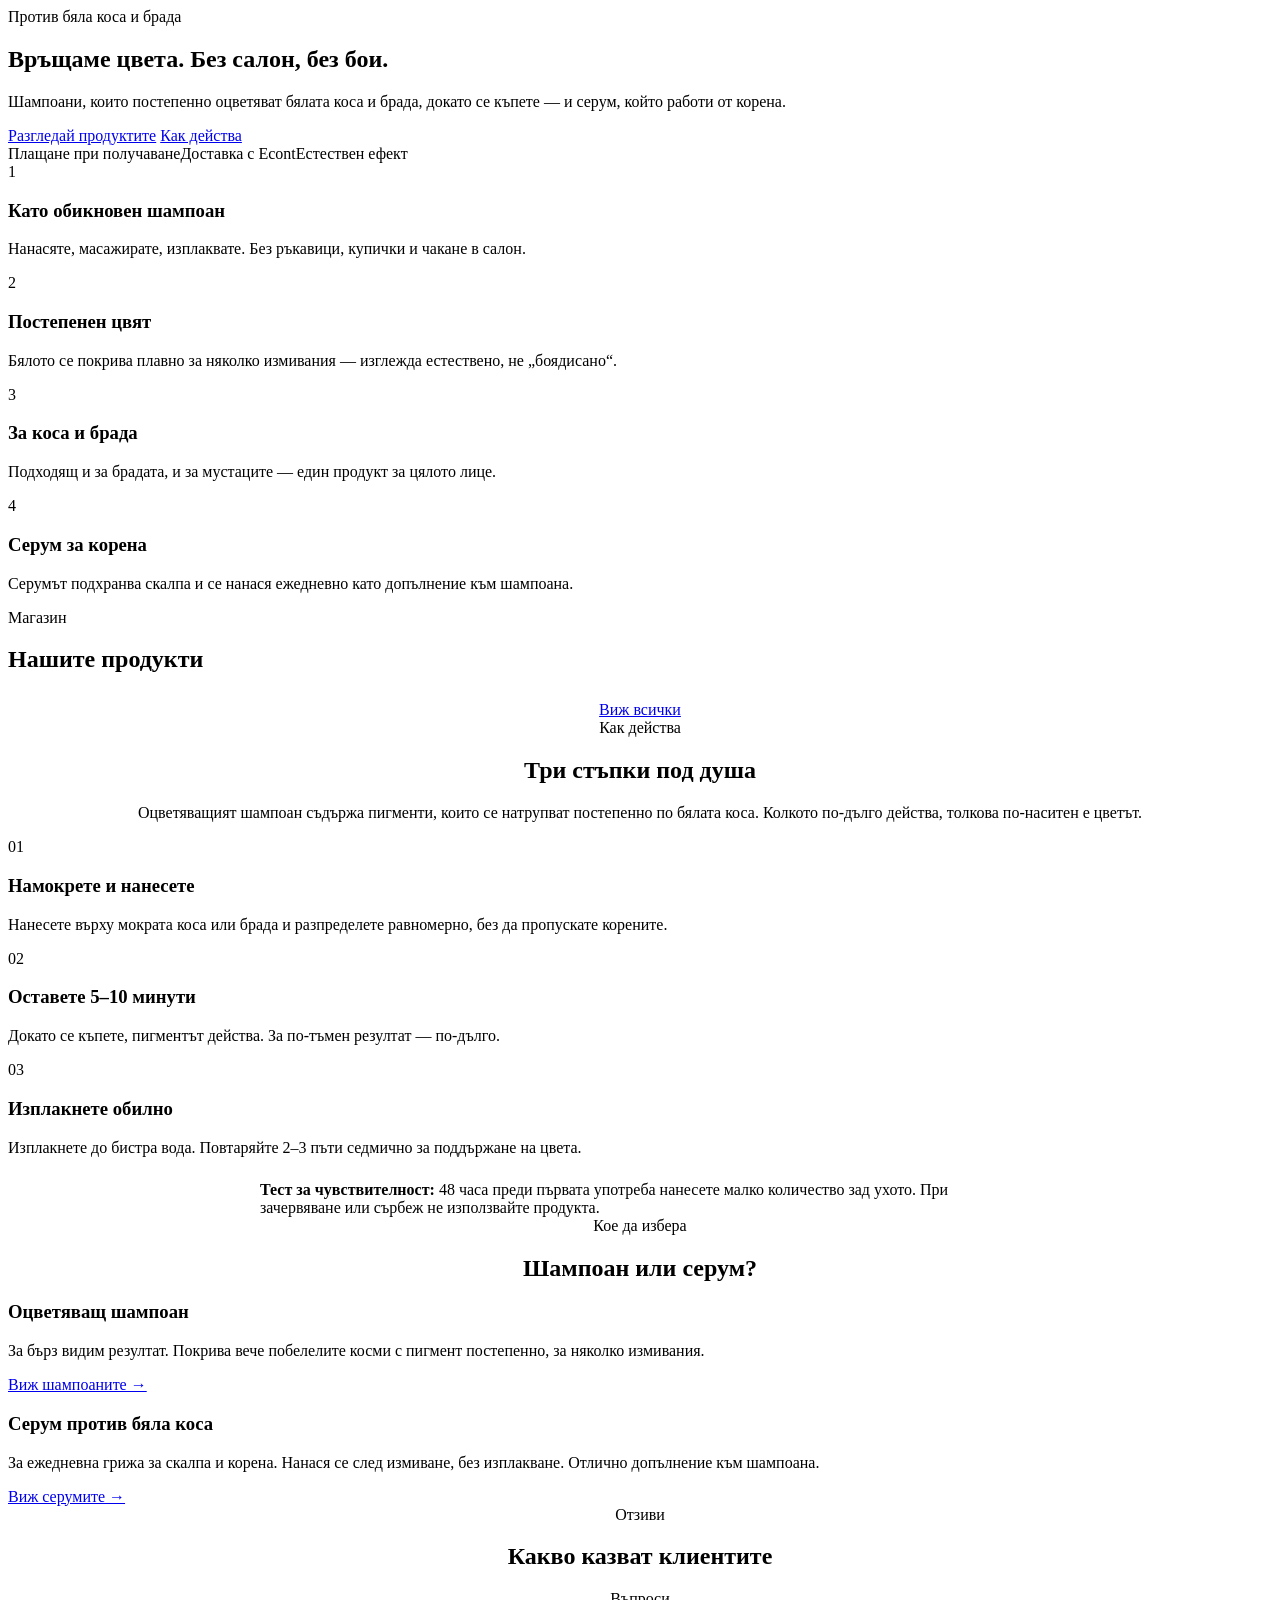
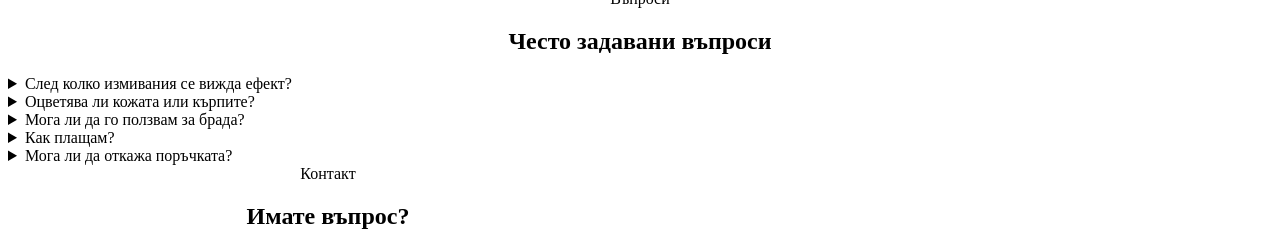
==== index.html @ 3dd10c02 "Add files via upload" ====
<!doctype html>
<html lang="bg">
<head>
<meta charset="utf-8">
<meta name="viewport" content="width=device-width, initial-scale=1">
<title>NoGrey — шампоани и серуми против бяла коса и брада</title>
<meta name="description" content="Оцветяващи шампоани, които постепенно покриват бялата коса и брада, докато се къпете, и серуми против побеляване. Доставка с Econt, наложен платеж.">
<link rel="preconnect" href="https://fonts.googleapis.com">
<link rel="preconnect" href="https://fonts.gstatic.com" crossorigin>
<link href="https://fonts.googleapis.com/css2?family=Fraunces:opsz,wght@9..144,500;9..144,600;9..144,700&family=Manrope:wght@400;600;700;800&display=swap" rel="stylesheet">
<link rel="stylesheet" href="assets/style.css">
</head>
<body>
<div id="site-header"></div>

<section class="hero" id="hero">
  <div class="container">
    <div>
      <div class="eyebrow">Против бяла коса и брада</div>
      <h1 id="hero-title">Връщаме цвета. Без салон, без бои.</h1>
      <p class="lead" id="hero-sub">Шампоани, които постепенно оцветяват бялата коса и брада, докато се къпете — и серум, който работи от корена.</p>
      <div class="hero-cta">
        <a class="btn" href="products.html">Разгледай продуктите</a>
        <a class="btn ghost" href="#how">Как действа</a>
      </div>
      <div class="hero-trust"><span>Плащане при получаване</span><span>Доставка с Econt</span><span>Естествен ефект</span></div>
    </div>
    <div class="hero-visual" aria-hidden="true"><div class="bottle"></div></div>
  </div>
</section>

<section class="section">
  <div class="container">
    <div class="grid-4">
      <div class="card"><div class="icon-dot">1</div><h3>Като обикновен шампоан</h3><p class="muted">Нанасяте, масажирате, изплаквате. Без ръкавици, купички и чакане в салон.</p></div>
      <div class="card"><div class="icon-dot">2</div><h3>Постепенен цвят</h3><p class="muted">Бялото се покрива плавно за няколко измивания — изглежда естествено, не „боядисано“.</p></div>
      <div class="card"><div class="icon-dot">3</div><h3>За коса и брада</h3><p class="muted">Подходящ и за брадата, и за мустаците — един продукт за цялото лице.</p></div>
      <div class="card"><div class="icon-dot">4</div><h3>Серум за корена</h3><p class="muted">Серумът подхранва скалпа и се нанася ежедневно като допълнение към шампоана.</p></div>
    </div>
  </div>
</section>

<section class="section band" id="featured">
  <div class="container">
    <div class="section-head">
      <div class="eyebrow">Магазин</div>
      <h2>Нашите продукти</h2>
    </div>
    <div class="products-grid" id="featured-grid"><div class="spinner"></div></div>
    <div style="text-align:center;margin-top:28px"><a class="btn ghost" href="products.html">Виж всички</a></div>
  </div>
</section>

<section class="section" id="how">
  <div class="container">
    <div class="section-head center" style="text-align:center">
      <div class="eyebrow">Как действа</div>
      <h2>Три стъпки под душа</h2>
      <p class="muted">Оцветяващият шампоан съдържа пигменти, които се натрупват постепенно по бялата коса. Колкото по-дълго действа, толкова по-наситен е цветът.</p>
    </div>
    <div class="grid-3">
      <div class="card"><div class="step-num">01</div><h3>Намокрете и нанесете</h3><p class="muted">Нанесете върху мократа коса или брада и разпределете равномерно, без да пропускате корените.</p></div>
      <div class="card"><div class="step-num">02</div><h3>Оставете 5–10 минути</h3><p class="muted">Докато се къпете, пигментът действа. За по-тъмен резултат — по-дълго.</p></div>
      <div class="card"><div class="step-num">03</div><h3>Изплакнете обилно</h3><p class="muted">Изплакнете до бистра вода. Повтаряйте 2–3 пъти седмично за поддържане на цвета.</p></div>
    </div>
    <div class="notice" style="margin-top:24px;max-width:760px;margin-left:auto;margin-right:auto">
      <strong>Тест за чувствителност:</strong> 48 часа преди първата употреба нанесете малко количество зад ухото. При зачервяване или сърбеж не използвайте продукта.
    </div>
  </div>
</section>

<section class="section band">
  <div class="container">
    <div class="section-head center" style="text-align:center">
      <div class="eyebrow">Кое да избера</div>
      <h2>Шампоан или серум?</h2>
    </div>
    <div class="grid-3" style="grid-template-columns:1fr 1fr">
      <div class="card">
        <h3>Оцветяващ шампоан</h3>
        <p class="muted">За бърз видим резултат. Покрива вече побелелите косми с пигмент постепенно, за няколко измивания.</p>
        <a href="products.html?cat=shampoo">Виж шампоаните →</a>
      </div>
      <div class="card">
        <h3>Серум против бяла коса</h3>
        <p class="muted">За ежедневна грижа за скалпа и корена. Нанася се след измиване, без изплакване. Отлично допълнение към шампоана.</p>
        <a href="products.html?cat=serum">Виж серумите →</a>
      </div>
    </div>
  </div>
</section>

<section class="section" id="reviews">
  <div class="container">
    <div class="section-head center" style="text-align:center">
      <div class="eyebrow">Отзиви</div>
      <h2>Какво казват клиентите</h2>
    </div>
    <div class="reviews-grid" id="reviews-grid"></div>
  </div>
</section>

<section class="section band" id="faq">
  <div class="container faq">
    <div class="section-head center" style="text-align:center"><div class="eyebrow">Въпроси</div><h2>Често задавани въпроси</h2></div>
    <div class="acc">
      <details><summary>След колко измивания се вижда ефект?</summary><ul><li>Обикновено след 3–5 измивания цветът е видимо по-наситен. При гъста бяла коса може да отнеме малко повече.</li></ul></details>
      <details><summary>Оцветява ли кожата или кърпите?</summary><ul><li>Изплакнете добре и избършете с тъмна кърпа при първите употреби. По кожата пигментът се отмива с вода и сапун.</li></ul></details>
      <details><summary>Мога ли да го ползвам за брада?</summary><ul><li>Да — нанесете върху мократа брада и оставете 5 минути. Брадата обикновено поема цвета по-бързо от косата.</li></ul></details>
      <details><summary>Как плащам?</summary><ul><li>Само с наложен платеж — плащате на куриера в брой при получаване в офис на Econt.</li></ul></details>
      <details><summary>Мога ли да откажа поръчката?</summary><ul><li>Да. Ако сте оставили имейл, ще получите линк „Откажи поръчката си“ в потвърждението. Повече в <a href="terms.html">условията</a>.</li></ul></details>
    </div>
  </div>
</section>

<section class="section" id="contact">
  <div class="container" style="max-width:640px">
    <div class="section-head center" style="text-align:center"><div class="eyebrow">Контакт</div><h2>Имате въпрос?</h2></div>
    <div id="contact-box"></div>
  </div>
</section>

<div id="site-footer"></div>
<script src="assets/cart.js"></script>
<script>
(async function () {
  const store = await initPage('home');
  const s = store.settings;
  if (s.heroTitle) document.getElementById('hero-title').textContent = s.heroTitle;
  if (s.heroSubtitle) document.getElementById('hero-sub').textContent = s.heroSubtitle;

  // Фон снимка на hero от админ панела (+ overlay за четимост; иначе остава CSS градиентът)
  if (s.heroBackgroundImage) {
    const hero = document.getElementById('hero');
    const src = s.heroBackgroundImage;
    checkImageExists(src).then(ok => {
      if (!ok) return;
      hero.style.backgroundImage = `linear-gradient(rgba(10,30,20,.55), rgba(10,30,20,.55)), url("${src}")`;
      hero.classList.add('has-bg');
    });
  }

  const featured = activeProducts().slice(0, 4);
  document.getElementById('featured-grid').innerHTML = featured.length
    ? featured.map(productCard).join('')
    : '<div class="empty-state" style="grid-column:1/-1">Продуктите идват скоро.</div>';

  // Ревюта: ръчни (от products.json) + одобрени клиентски (от Google Sheet)
  const grid = document.getElementById('reviews-grid');
  let reviews = [];
  if (s.showManualReviews !== false) reviews = reviews.concat((s.manualReviews || []).map(r => ({ ...r, rating: 5 })));
  grid.innerHTML = reviews.map(reviewCard).join('');
  if (s.showClientReviews !== false && scriptReady()) {
    try {
      const res = await apiGet({ action: 'getReviews' });
      if (res && res.ok) {
        reviews = reviews.concat(res.reviews.map(r => ({ text: r.text, author: r.name, rating: r.rating })));
        grid.innerHTML = reviews.map(reviewCard).join('');
      }
    } catch (e) {}
  }
  if (!reviews.length) document.getElementById('reviews').style.display = 'none';

  // Контакт: форма или телефон
  const box = document.getElementById('contact-box');
  if (s.contactMode === 'phone' && s.phone) {
    box.innerHTML = `<div class="card" style="text-align:center"><p class="muted">Обадете се или пишете ни на</p><h2 style="margin:0"><a href="tel:${esc(s.phone)}" style="text-decoration:none">${esc(s.phone)}</a></h2></div>`;
  } else {
    box.innerHTML = `
      <form class="card" id="contact-form">
        <div class="row2">
          <div class="field"><label for="c-name">Име</label><input id="c-name" required></div>
          <div class="field"><label for="c-contact">Имейл или телефон</label><input id="c-contact" required></div>
        </div>
        <div class="field"><label for="c-msg">Съобщение</label><textarea id="c-msg" rows="4" required></textarea></div>
        <button class="btn block" type="submit">Изпрати</button>
        <div id="c-status" style="margin-top:12px"></div>
      </form>`;
    document.getElementById('contact-form').addEventListener('submit', async e => {
      e.preventDefault();
      const btn = e.target.querySelector('button'); btn.disabled = true;
      const st = document.getElementById('c-status');
      try {
        const res = await apiPost({ action: 'contact', name: document.getElementById('c-name').value, contact: document.getElementById('c-contact').value, message: document.getElementById('c-msg').value });
        if (!res.ok) throw new Error(res.error || 'Грешка');
        st.innerHTML = '<div class="notice ok">Благодарим! Ще се свържем с вас скоро.</div>';
        e.target.reset();
      } catch (err) {
        st.innerHTML = `<div class="notice error">${esc(err.message)}</div>`;
      } finally { btn.disabled = false; }
    });
  }
})();
</script>
</body>
</html>
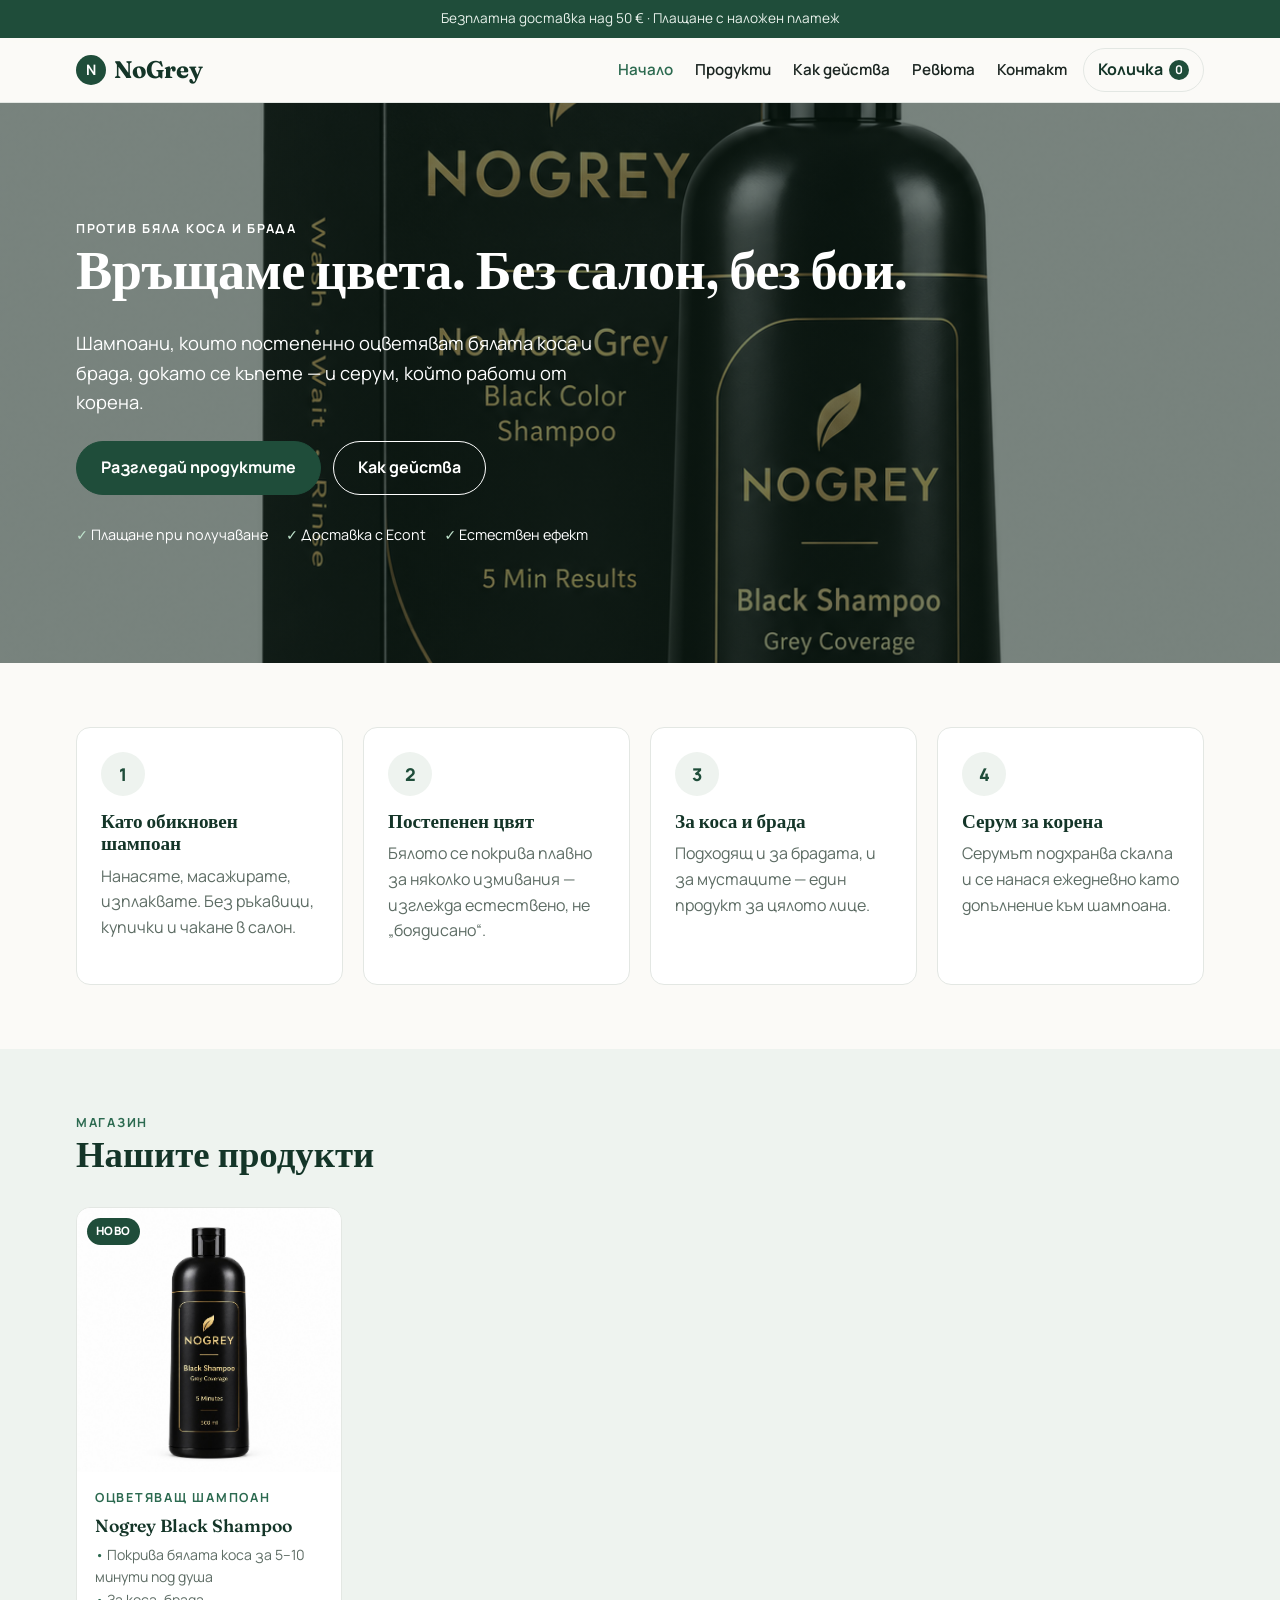
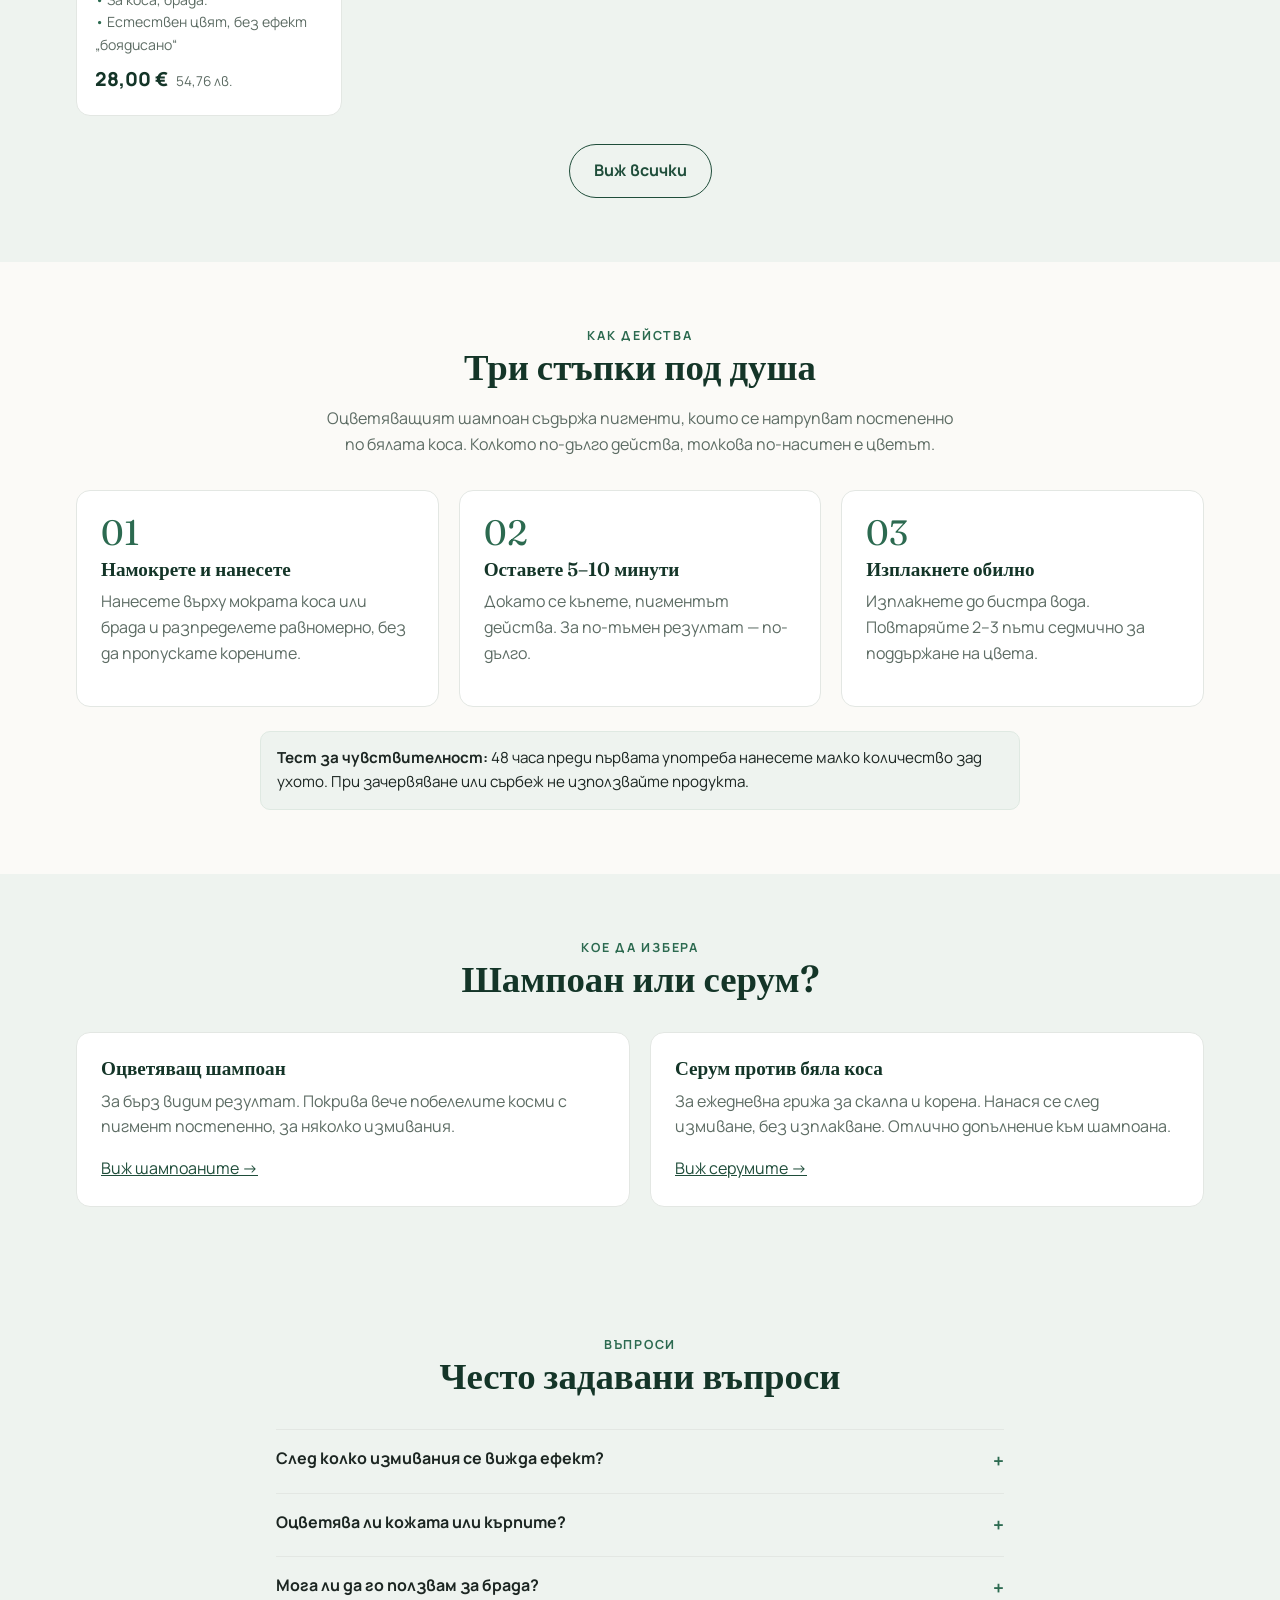
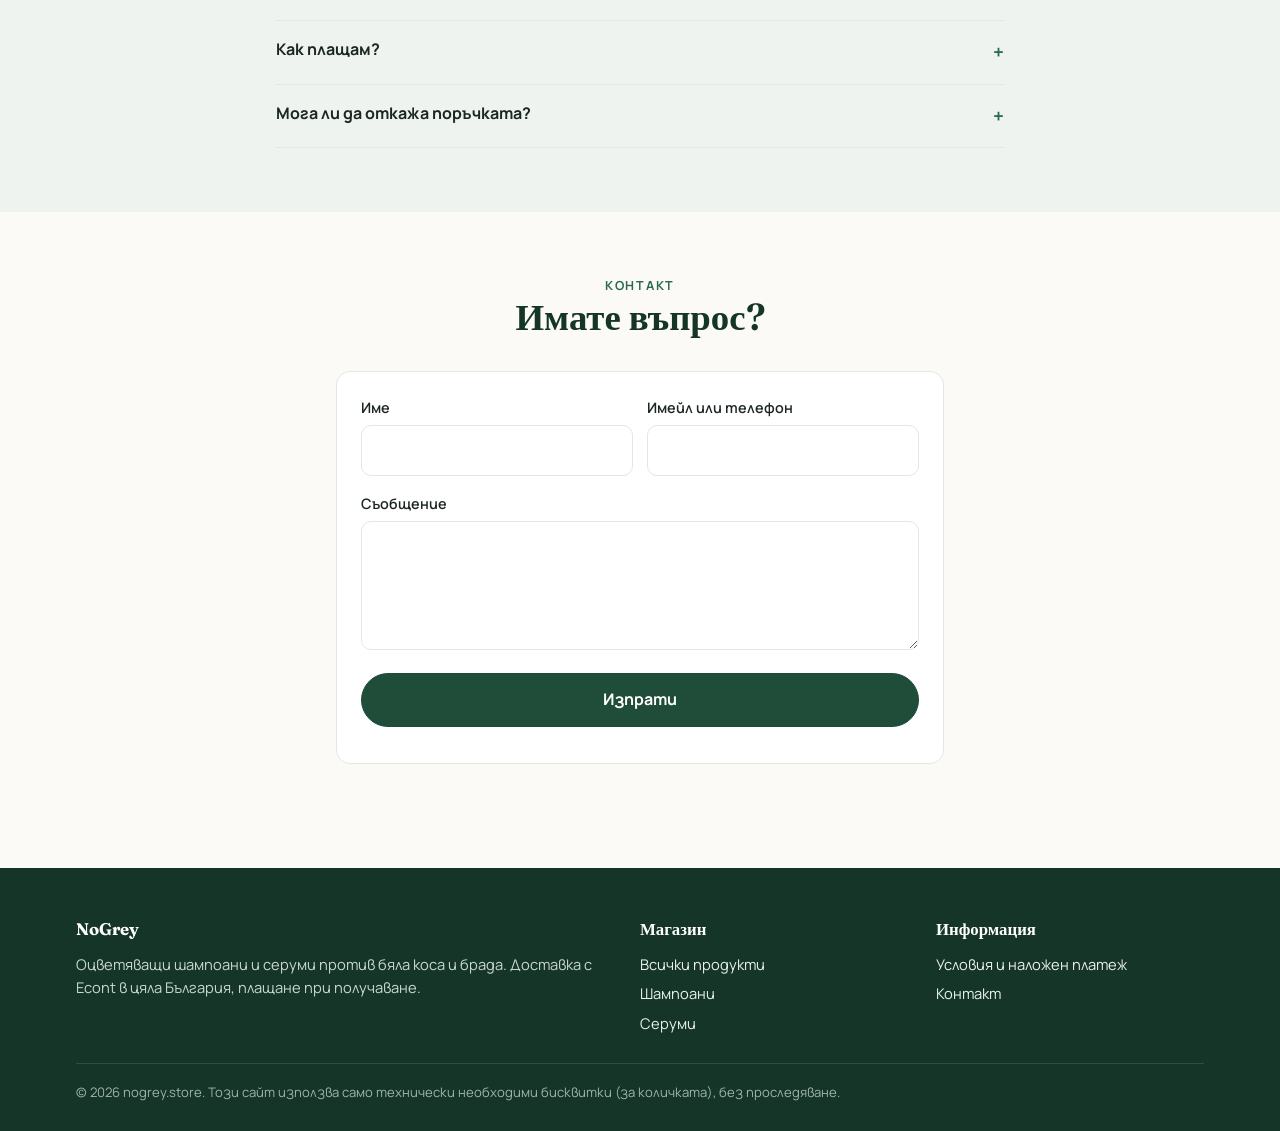
==== commit d905568b: "Add files via upload" ====
--- a/index.html
+++ b/index.html
@@ -148,13 +148,13 @@
   // Ревюта: ръчни (от products.json) + одобрени клиентски (от Google Sheet)
   const grid = document.getElementById('reviews-grid');
   let reviews = [];
-  if (s.showManualReviews !== false) reviews = reviews.concat((s.manualReviews || []).map(r => ({ ...r, rating: 5 })));
+  if (s.showManualReviews !== false) reviews = reviews.concat((s.manualReviews || []).map(r => ({ ...r, rating: r.rating || 5, photos: r.photos || [] })));
   grid.innerHTML = reviews.map(reviewCard).join('');
   if (s.showClientReviews !== false && scriptReady()) {
     try {
       const res = await apiGet({ action: 'getReviews' });
       if (res && res.ok) {
-        reviews = reviews.concat(res.reviews.map(r => ({ text: r.text, author: r.name, rating: r.rating })));
+        reviews = reviews.concat(res.reviews.map(r => ({ text: r.text, author: r.name, rating: r.rating, verified: true, photos: (r.photos || []).map(id => driveImg(id)) })));
         grid.innerHTML = reviews.map(reviewCard).join('');
       }
     } catch (e) {}
--- a/assets/style.css
+++ b/assets/style.css
@@ -0,0 +1,219 @@
+/* NoGrey — чист „аптечен“ стил: бяло + тъмнозелено */
+:root {
+  --bg: #fbfaf7;
+  --surface: #ffffff;
+  --sage: #eef3ef;
+  --sage-2: #dfe9e2;
+  --green: #1f4d3a;
+  --green-2: #2c6a50;
+  --green-ink: #143528;
+  --text: #1c2622;
+  --muted: #5d6c64;
+  --line: #e3e7e3;
+  --danger: #b4382f;
+  --warn: #b7791f;
+  --radius: 14px;
+  --shadow: 0 1px 2px rgba(20, 53, 40, .06), 0 8px 24px rgba(20, 53, 40, .06);
+  --serif: "Fraunces", Georgia, serif;
+  --sans: "Manrope", system-ui, -apple-system, Segoe UI, Roboto, sans-serif;
+}
+
+* { box-sizing: border-box; }
+html { -webkit-text-size-adjust: 100%; }
+body {
+  margin: 0; background: var(--bg); color: var(--text);
+  font-family: var(--sans); font-size: 16px; line-height: 1.6;
+}
+img { max-width: 100%; display: block; }
+a { color: var(--green); }
+h1, h2, h3 { font-family: var(--serif); font-weight: 600; line-height: 1.15; color: var(--green-ink); margin: 0 0 .5em; }
+h1 { font-size: clamp(2rem, 5vw, 3.4rem); letter-spacing: -.01em; }
+h2 { font-size: clamp(1.6rem, 3.5vw, 2.3rem); }
+h3 { font-size: 1.2rem; }
+p { margin: 0 0 1em; }
+.container { width: 100%; max-width: 1160px; margin: 0 auto; padding: 0 16px; }
+.muted { color: var(--muted); }
+.eyebrow { font-size: .78rem; letter-spacing: .14em; text-transform: uppercase; color: var(--green-2); font-weight: 700; }
+.section { padding: 64px 0; }
+.section-head { max-width: 640px; margin-bottom: 32px; }
+.center { text-align: center; margin-left: auto; margin-right: auto; }
+
+/* Announcement + header */
+.announce { background: var(--green); color: #e9f2ec; text-align: center; font-size: .85rem; padding: 8px 16px; }
+.announce:empty { display: none; }
+.site-header { position: sticky; top: 0; z-index: 40; background: rgba(251, 250, 247, .94); backdrop-filter: blur(8px); border-bottom: 1px solid var(--line); }
+.site-header .container { display: flex; align-items: center; gap: 16px; height: 64px; }
+.logo { font-family: var(--serif); font-size: 1.5rem; font-weight: 700; color: var(--green-ink); text-decoration: none; display: flex; align-items: center; gap: 8px; }
+.logo-mark { width: 30px; height: 30px; border-radius: 50%; background: var(--green); color: #fff; display: grid; place-items: center; font-size: .9rem; font-family: var(--sans); }
+.nav { display: flex; gap: 22px; margin-left: auto; }
+.nav a { color: var(--text); text-decoration: none; font-weight: 600; font-size: .95rem; }
+.nav a:hover, .nav a.active { color: var(--green-2); }
+.cart-btn { position: relative; background: none; border: 1px solid var(--line); border-radius: 999px; padding: 8px 14px; font: inherit; font-weight: 700; color: var(--green-ink); cursor: pointer; display: flex; gap: 6px; align-items: center; }
+.cart-count { background: var(--green); color: #fff; border-radius: 999px; font-size: .75rem; min-width: 20px; height: 20px; display: inline-grid; place-items: center; padding: 0 6px; }
+.menu-toggle { display: none; background: none; border: 0; font-size: 1.5rem; cursor: pointer; color: var(--green-ink); }
+@media (max-width: 760px) {
+  .nav { display: none; position: absolute; top: 64px; left: 0; right: 0; background: var(--surface); flex-direction: column; gap: 0; border-bottom: 1px solid var(--line); }
+  .nav.open { display: flex; }
+  .nav a { padding: 14px 16px; border-top: 1px solid var(--line); }
+  .menu-toggle { display: block; margin-left: auto; }
+}
+
+/* Buttons + forms */
+.btn { display: inline-flex; align-items: center; justify-content: center; gap: 8px; border: 1px solid var(--green); background: var(--green); color: #fff; padding: 13px 24px; border-radius: 999px; font: inherit; font-weight: 700; text-decoration: none; cursor: pointer; transition: background .15s; }
+.btn:hover { background: var(--green-2); }
+.btn.ghost { background: transparent; color: var(--green); }
+.btn.ghost:hover { background: var(--sage); }
+.btn.block { width: 100%; }
+.btn:disabled { opacity: .55; cursor: not-allowed; }
+label { display: block; font-weight: 600; font-size: .9rem; margin-bottom: 6px; }
+input, select, textarea { width: 100%; font: inherit; padding: 12px 14px; border: 1px solid var(--line); border-radius: 10px; background: var(--surface); color: var(--text); }
+input:focus, select:focus, textarea:focus { outline: 2px solid var(--sage-2); border-color: var(--green-2); }
+.field { margin-bottom: 16px; }
+.field small { color: var(--muted); font-size: .82rem; }
+.row2 { display: grid; grid-template-columns: 1fr 1fr; gap: 14px; }
+@media (max-width: 560px) { .row2 { grid-template-columns: 1fr; } }
+.notice { padding: 14px 16px; border-radius: 10px; background: var(--sage); border: 1px solid var(--sage-2); font-size: .95rem; }
+.notice.error { background: #fbeceb; border-color: #f0c9c5; color: var(--danger); }
+.notice.ok { background: #e7f3ec; border-color: #c6e2d1; color: var(--green-ink); }
+
+/* Hero */
+.hero { position: relative; background: linear-gradient(160deg, #f3f7f4 0%, #e3ede6 55%, #d4e3d9 100%); background-size: cover; background-position: center; overflow: hidden; }
+.hero .container { display: grid; grid-template-columns: 1.1fr .9fr; gap: 40px; align-items: center; min-height: 560px; padding-top: 48px; padding-bottom: 48px; }
+.hero p.lead { font-size: 1.15rem; color: var(--muted); max-width: 520px; }
+.hero-cta { display: flex; gap: 12px; flex-wrap: wrap; margin-top: 24px; }
+.hero-trust { display: flex; gap: 18px; flex-wrap: wrap; margin-top: 28px; font-size: .9rem; color: var(--muted); }
+.hero-trust span::before { content: "✓ "; color: var(--green-2); font-weight: 800; }
+.hero-visual { aspect-ratio: 1; border-radius: 50%; background: radial-gradient(circle at 35% 35%, #ffffff 0%, #eef3ef 45%, #cfe0d5 100%); display: grid; place-items: center; box-shadow: inset 0 0 0 1px var(--sage-2); }
+.hero-visual .bottle { width: 34%; height: 62%; background: var(--green); border-radius: 22px 22px 16px 16px; position: relative; box-shadow: var(--shadow); }
+.hero-visual .bottle::before { content: ""; position: absolute; top: -14%; left: 30%; width: 40%; height: 16%; background: var(--green-ink); border-radius: 6px 6px 0 0; }
+.hero-visual .bottle::after { content: "NoGrey"; position: absolute; left: 10%; right: 10%; top: 36%; background: #fbfaf7; color: var(--green-ink); text-align: center; padding: 14% 0; font-family: var(--serif); font-weight: 700; border-radius: 6px; font-size: clamp(.8rem, 1.6vw, 1.1rem); }
+/* hero с фон снимка от админа */
+.hero.has-bg { background-size: cover; background-position: center; }
+.hero.has-bg h1, .hero.has-bg p.lead, .hero.has-bg .hero-trust, .hero.has-bg .eyebrow { color: #fff; }
+.hero.has-bg .hero-trust span::before { color: #bfe3cc; }
+.hero.has-bg .hero-visual { display: none; }
+.hero.has-bg .container { grid-template-columns: 1fr; }
+.hero.has-bg .btn.ghost { color: #fff; border-color: #fff; }
+.hero.has-bg .btn.ghost:hover { background: rgba(255,255,255,.12); }
+@media (max-width: 860px) {
+  .hero .container { grid-template-columns: 1fr; min-height: 0; padding-top: 40px; padding-bottom: 40px; }
+  .hero-visual { max-width: 280px; margin: 0 auto; }
+  .hero.has-bg .container { min-height: 70vh; align-content: end; }
+}
+
+/* Benefits / steps */
+.grid-3 { display: grid; grid-template-columns: repeat(3, 1fr); gap: 20px; }
+.grid-4 { display: grid; grid-template-columns: repeat(4, 1fr); gap: 20px; }
+@media (max-width: 900px) { .grid-4 { grid-template-columns: repeat(2, 1fr); } }
+@media (max-width: 760px) { .grid-3 { grid-template-columns: 1fr; } }
+@media (max-width: 480px) { .grid-4 { grid-template-columns: 1fr; } }
+.card { background: var(--surface); border: 1px solid var(--line); border-radius: var(--radius); padding: 24px; }
+.icon-dot { width: 44px; height: 44px; border-radius: 50%; background: var(--sage); color: var(--green); display: grid; place-items: center; font-weight: 800; margin-bottom: 14px; font-size: 1.1rem; }
+.step-num { font-family: var(--serif); font-size: 2.2rem; color: var(--green-2); line-height: 1; margin-bottom: 8px; }
+.band { background: var(--sage); }
+
+/* Product grid */
+.products-grid { display: grid; grid-template-columns: repeat(auto-fill, minmax(240px, 1fr)); gap: 22px; }
+.p-card { background: var(--surface); border: 1px solid var(--line); border-radius: var(--radius); overflow: hidden; display: flex; flex-direction: column; text-decoration: none; color: inherit; transition: box-shadow .2s, transform .2s; }
+.p-card:hover { box-shadow: var(--shadow); transform: translateY(-2px); }
+.p-img { position: relative; aspect-ratio: 1; background: var(--sage); }
+.p-img img { width: 100%; height: 100%; object-fit: cover; }
+.p-body { padding: 16px 18px 20px; display: flex; flex-direction: column; gap: 8px; flex: 1; }
+.p-body h3 { margin: 0; font-size: 1.1rem; }
+.p-feats { list-style: none; padding: 0; margin: 0; font-size: .88rem; color: var(--muted); }
+.p-feats li::before { content: "• "; color: var(--green-2); }
+.badges { position: absolute; top: 10px; left: 10px; display: flex; flex-direction: column; gap: 6px; align-items: flex-start; }
+.badge { font-size: .72rem; font-weight: 800; letter-spacing: .04em; text-transform: uppercase; padding: 4px 9px; border-radius: 999px; background: var(--green); color: #fff; }
+.badge.sale { background: var(--danger); }
+.badge.urgent { background: #fff4e0; color: var(--warn); border: 1px solid #f2d8a7; text-transform: none; letter-spacing: 0; }
+.badge.out { background: #6b7280; }
+.price { display: flex; align-items: baseline; gap: 8px; flex-wrap: wrap; margin-top: auto; }
+.price .now { font-weight: 800; font-size: 1.2rem; color: var(--green-ink); }
+.price .bgn { font-size: .85rem; color: var(--muted); }
+.price .old { text-decoration: line-through; color: var(--muted); font-size: .9rem; }
+.filters { display: flex; gap: 10px; flex-wrap: wrap; margin-bottom: 26px; }
+.chip { border: 1px solid var(--line); background: var(--surface); border-radius: 999px; padding: 8px 16px; font: inherit; font-weight: 600; cursor: pointer; color: var(--text); }
+.chip.active { background: var(--green); border-color: var(--green); color: #fff; }
+.empty-state { text-align: center; padding: 48px 16px; color: var(--muted); }
+
+/* Product page */
+.pdp { display: grid; grid-template-columns: 1fr 1fr; gap: 44px; padding: 40px 0 64px; }
+@media (max-width: 860px) { .pdp { grid-template-columns: 1fr; gap: 24px; padding-top: 20px; } }
+.gallery-main { aspect-ratio: 1; background: var(--sage); border-radius: var(--radius); overflow: hidden; }
+.gallery-main img { width: 100%; height: 100%; object-fit: cover; }
+.thumbs { display: flex; gap: 10px; margin-top: 12px; overflow-x: auto; padding-bottom: 4px; }
+.thumbs button { flex: 0 0 72px; height: 72px; border: 2px solid transparent; border-radius: 10px; overflow: hidden; padding: 0; background: var(--sage); cursor: pointer; }
+.thumbs button.active { border-color: var(--green); }
+.thumbs img { width: 100%; height: 100%; object-fit: cover; }
+.pdp .price .now { font-size: 1.8rem; }
+.qty { display: inline-flex; border: 1px solid var(--line); border-radius: 999px; overflow: hidden; background: var(--surface); }
+.qty button { width: 42px; border: 0; background: none; font-size: 1.2rem; cursor: pointer; color: var(--green-ink); }
+.qty input { width: 48px; text-align: center; border: 0; padding: 10px 0; border-radius: 0; }
+.buy-row { display: flex; gap: 12px; margin: 22px 0; flex-wrap: wrap; }
+.buy-row .btn { flex: 1; min-width: 200px; }
+.acc { border-top: 1px solid var(--line); }
+.acc details { border-bottom: 1px solid var(--line); padding: 4px 0; }
+.acc summary { cursor: pointer; font-weight: 700; padding: 12px 0; list-style: none; display: flex; justify-content: space-between; }
+.acc summary::after { content: "+"; color: var(--green-2); font-size: 1.2rem; }
+.acc details[open] summary::after { content: "–"; }
+.acc ul { margin: 0 0 14px; padding-left: 20px; color: var(--muted); }
+.trust-list { list-style: none; padding: 0; margin: 18px 0; display: grid; gap: 8px; font-size: .92rem; }
+.trust-list li::before { content: "✓ "; color: var(--green-2); font-weight: 800; }
+
+/* Reviews */
+.reviews-grid { display: grid; grid-template-columns: repeat(auto-fill, minmax(280px, 1fr)); gap: 18px; }
+.review { background: var(--surface); border: 1px solid var(--line); border-radius: var(--radius); padding: 22px; }
+.stars { color: #c9932b; letter-spacing: 2px; }
+.review .who { font-weight: 700; margin-top: 10px; font-size: .92rem; }
+.review .meta { color: var(--muted); font-size: .82rem; }
+.star-input { display: flex; gap: 6px; font-size: 2rem; }
+.star-input button { background: none; border: 0; cursor: pointer; color: #d9d9d4; padding: 0; line-height: 1; }
+.star-input button.on { color: #c9932b; }
+
+/* FAQ */
+.faq { max-width: 760px; margin: 0 auto; }
+
+/* Cart drawer */
+.drawer-backdrop { position: fixed; inset: 0; background: rgba(15, 30, 22, .4); opacity: 0; pointer-events: none; transition: opacity .2s; z-index: 60; }
+.drawer { position: fixed; top: 0; right: 0; bottom: 0; width: min(420px, 100%); background: var(--surface); z-index: 61; transform: translateX(100%); transition: transform .25s; display: flex; flex-direction: column; }
+body.cart-open .drawer { transform: none; }
+body.cart-open .drawer-backdrop { opacity: 1; pointer-events: auto; }
+.drawer-head { display: flex; justify-content: space-between; align-items: center; padding: 18px 20px; border-bottom: 1px solid var(--line); }
+.drawer-head button { background: none; border: 0; font-size: 1.6rem; cursor: pointer; color: var(--muted); }
+.drawer-body { flex: 1; overflow-y: auto; padding: 8px 20px; }
+.drawer-foot { padding: 18px 20px; border-top: 1px solid var(--line); }
+.line-item { display: grid; grid-template-columns: 64px 1fr auto; gap: 12px; padding: 14px 0; border-bottom: 1px solid var(--line); align-items: center; }
+.line-item img { width: 64px; height: 64px; object-fit: cover; border-radius: 8px; background: var(--sage); }
+.line-item .name { font-weight: 700; font-size: .95rem; }
+.line-item .remove { background: none; border: 0; color: var(--muted); cursor: pointer; font-size: .82rem; text-decoration: underline; padding: 0; }
+.line-item .qty button { width: 30px; }
+.line-item .qty input { width: 34px; padding: 4px 0; }
+.totals { display: grid; gap: 6px; margin-bottom: 14px; }
+.totals div { display: flex; justify-content: space-between; }
+.totals .grand { font-weight: 800; font-size: 1.15rem; color: var(--green-ink); }
+
+/* Checkout */
+.checkout { display: grid; grid-template-columns: 1.2fr .8fr; gap: 36px; padding: 40px 0 64px; align-items: start; }
+@media (max-width: 860px) { .checkout { grid-template-columns: 1fr; } .checkout .summary { order: -1; } }
+.summary { position: sticky; top: 84px; }
+.promo-row { display: flex; gap: 8px; }
+.promo-row .btn { padding: 10px 16px; }
+
+/* Footer */
+.site-footer { background: var(--green-ink); color: #c9d8cf; padding: 48px 0 28px; margin-top: 40px; font-size: .92rem; }
+.site-footer a { color: #e9f2ec; text-decoration: none; }
+.site-footer .cols { display: grid; grid-template-columns: 2fr 1fr 1fr; gap: 28px; margin-bottom: 28px; }
+@media (max-width: 760px) { .site-footer .cols { grid-template-columns: 1fr; } }
+.site-footer h4 { color: #fff; font-family: var(--serif); margin: 0 0 10px; font-size: 1.05rem; }
+.site-footer ul { list-style: none; padding: 0; margin: 0; display: grid; gap: 6px; }
+.footer-bottom { border-top: 1px solid rgba(255,255,255,.12); padding-top: 18px; font-size: .82rem; color: #9fb4a8; }
+
+/* Prose pages */
+.prose { max-width: 760px; margin: 0 auto; padding: 48px 16px 64px; }
+.prose h2 { font-size: 1.4rem; margin-top: 1.8em; }
+.prose li { margin-bottom: 6px; }
+
+.toast { position: fixed; bottom: 20px; left: 50%; transform: translateX(-50%) translateY(120px); background: var(--green-ink); color: #fff; padding: 12px 20px; border-radius: 999px; font-weight: 600; z-index: 80; transition: transform .25s; max-width: calc(100% - 32px); text-align: center; }
+.toast.show { transform: translateX(-50%) translateY(0); }
+.spinner { width: 28px; height: 28px; border: 3px solid var(--sage-2); border-top-color: var(--green); border-radius: 50%; animation: spin .8s linear infinite; margin: 24px auto; }
+@keyframes spin { to { transform: rotate(360deg); } }
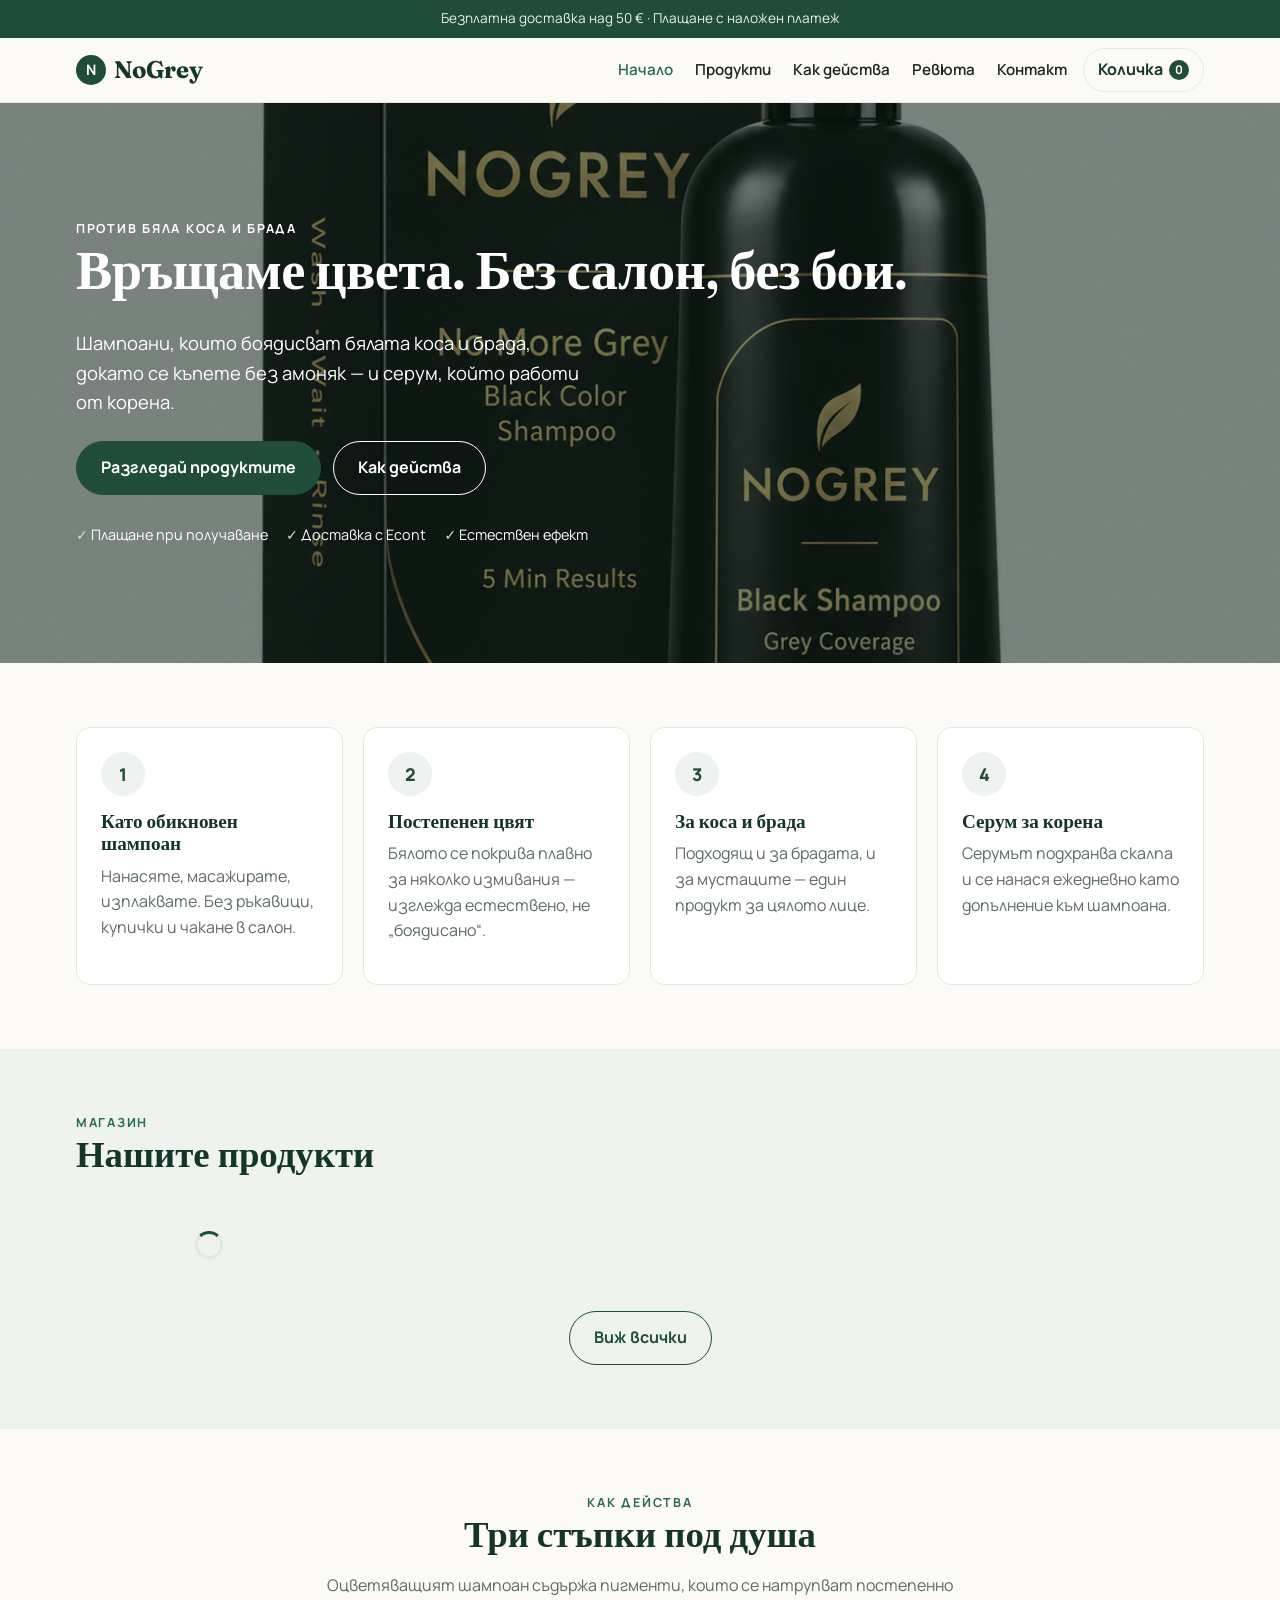
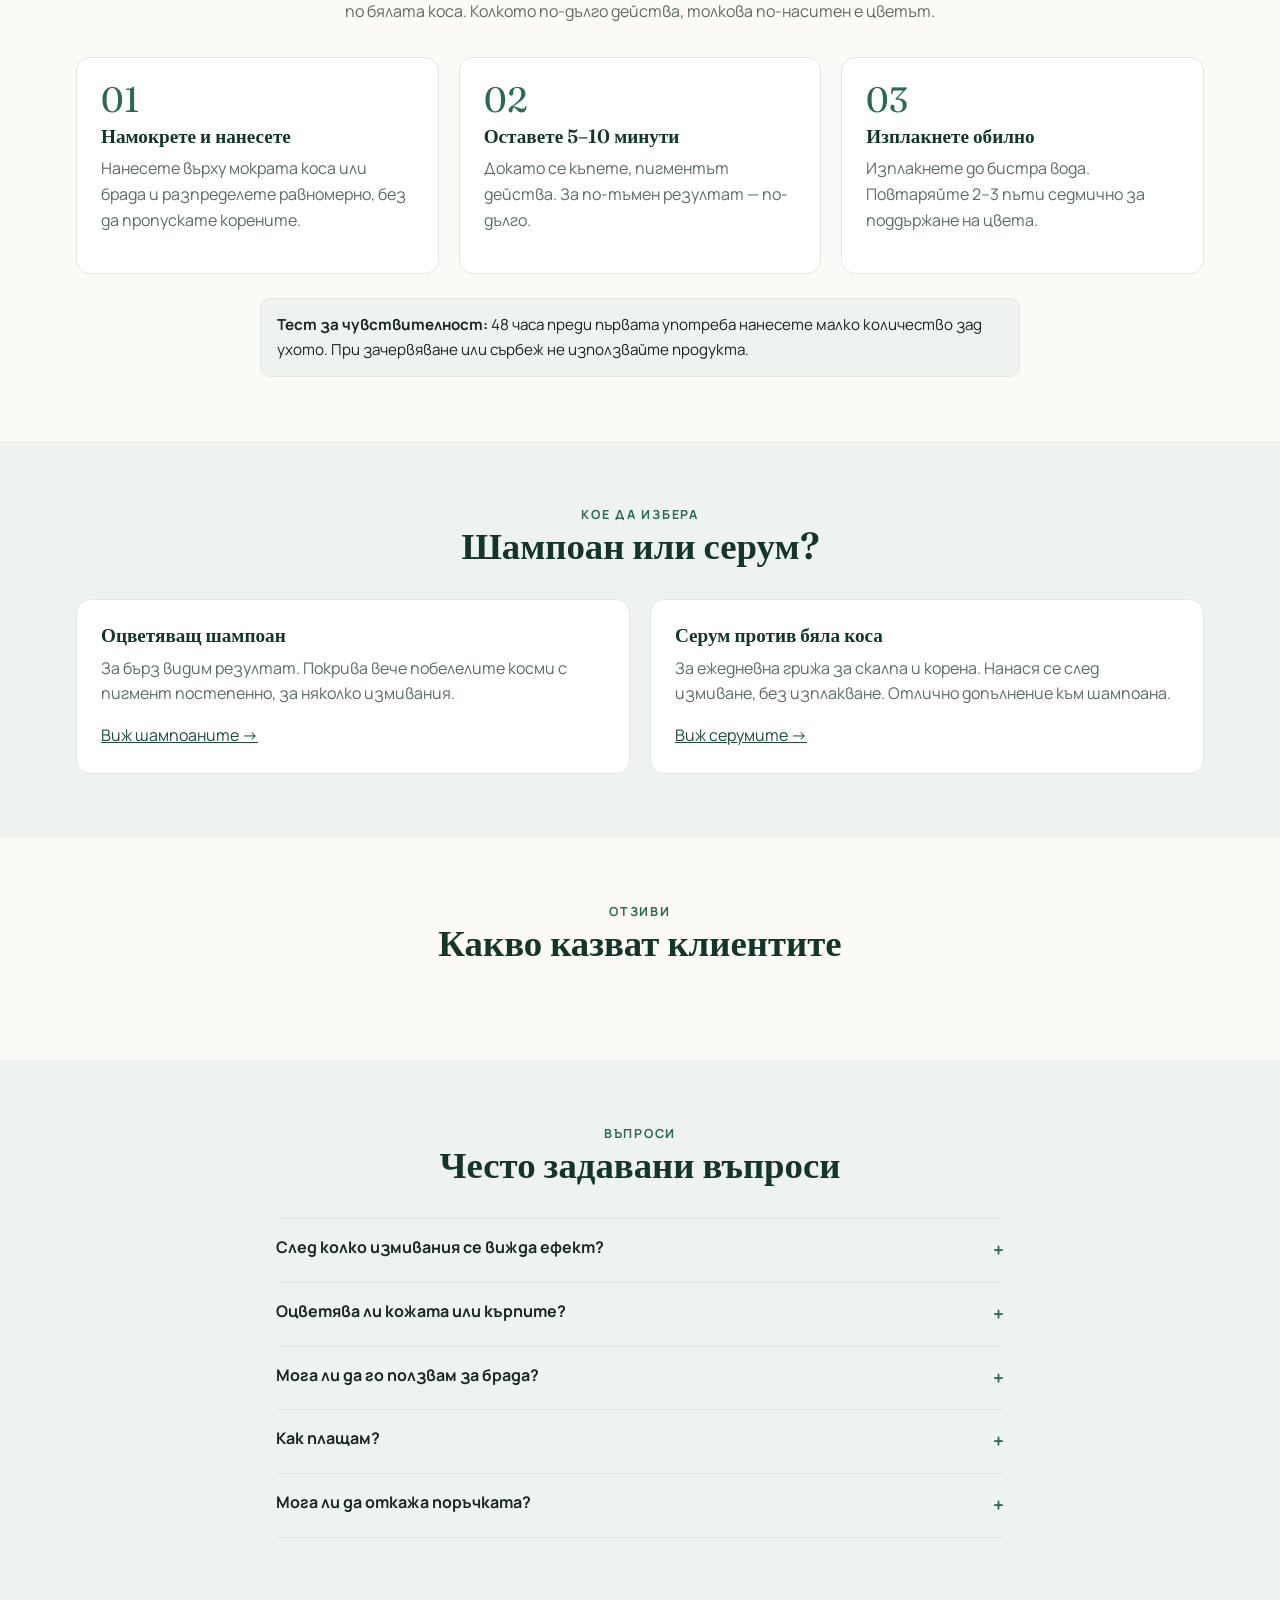
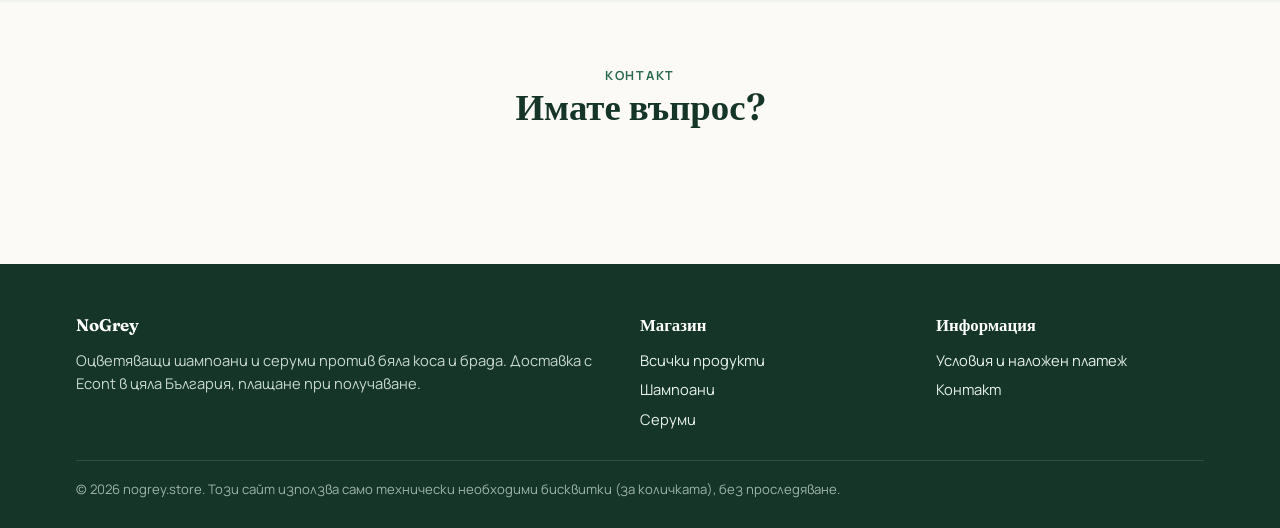
==== commit d493c583: "Update index.html" ====
--- a/index.html
+++ b/index.html
@@ -29,9 +29,9 @@
   </div>
 </section>
 
-<section class="section">
-  <div class="container">
-    <div class="grid-4">
+<section class="section" id="benefits-section">
+  <div class="container">
+    <div class="grid-4" id="benefits">
       <div class="card"><div class="icon-dot">1</div><h3>Като обикновен шампоан</h3><p class="muted">Нанасяте, масажирате, изплаквате. Без ръкавици, купички и чакане в салон.</p></div>
       <div class="card"><div class="icon-dot">2</div><h3>Постепенен цвят</h3><p class="muted">Бялото се покрива плавно за няколко измивания — изглежда естествено, не „боядисано“.</p></div>
       <div class="card"><div class="icon-dot">3</div><h3>За коса и брада</h3><p class="muted">Подходящ и за брадата, и за мустаците — един продукт за цялото лице.</p></div>
@@ -103,7 +103,7 @@
 <section class="section band" id="faq">
   <div class="container faq">
     <div class="section-head center" style="text-align:center"><div class="eyebrow">Въпроси</div><h2>Често задавани въпроси</h2></div>
-    <div class="acc">
+    <div class="acc" id="faq-list">
       <details><summary>След колко измивания се вижда ефект?</summary><ul><li>Обикновено след 3–5 измивания цветът е видимо по-наситен. При гъста бяла коса може да отнеме малко повече.</li></ul></details>
       <details><summary>Оцветява ли кожата или кърпите?</summary><ul><li>Изплакнете добре и избършете с тъмна кърпа при първите употреби. По кожата пигментът се отмива с вода и сапун.</li></ul></details>
       <details><summary>Мога ли да го ползвам за брада?</summary><ul><li>Да — нанесете върху мократа брада и оставете 5 минути. Брадата обикновено поема цвета по-бързо от косата.</li></ul></details>
@@ -121,6 +121,7 @@
 </section>
 
 <div id="site-footer"></div>
+<script src="assets/config.js"></script>
 <script src="assets/cart.js"></script>
 <script>
 (async function () {
@@ -139,6 +140,16 @@
       hero.classList.add('has-bg');
     });
   }
+
+  // Предимства (редактират се от Админ → Настройки)
+  const benefits = getBenefits(s);
+  if (benefits.length) document.getElementById('benefits').innerHTML = benefitsHtml(benefits);
+  else document.getElementById('benefits-section').style.display = 'none';
+
+  // Често задавани въпроси (редактират се от Админ → Настройки)
+  const faq = getFaq(s);
+  if (faq.length) document.getElementById('faq-list').innerHTML = faqHtml(faq);
+  else document.getElementById('faq').style.display = 'none';
 
   const featured = activeProducts().slice(0, 4);
   document.getElementById('featured-grid').innerHTML = featured.length
--- a/assets/style.css
+++ b/assets/style.css
@@ -35,6 +35,8 @@
 .muted { color: var(--muted); }
 .eyebrow { font-size: .78rem; letter-spacing: .14em; text-transform: uppercase; color: var(--green-2); font-weight: 700; }
 .section { padding: 64px 0; }
+/* при скок към #how, #contact и т.н. заглавието да не остава под залепеното меню */
+section[id] { scroll-margin-top: 64px; }
 .section-head { max-width: 640px; margin-bottom: 32px; }
 .center { text-align: center; margin-left: auto; margin-right: auto; }
 
@@ -166,6 +168,19 @@
 .stars { color: #c9932b; letter-spacing: 2px; }
 .review .who { font-weight: 700; margin-top: 10px; font-size: .92rem; }
 .review .meta { color: var(--muted); font-size: .82rem; }
+.review-photos { display: flex; gap: 8px; margin-top: 12px; flex-wrap: wrap; }
+.review-photos button { width: 76px; height: 76px; padding: 0; border: 1px solid var(--line); border-radius: 10px; overflow: hidden; background: var(--sage); cursor: zoom-in; }
+.review-photos img { width: 100%; height: 100%; object-fit: cover; }
+.lightbox { position: fixed; inset: 0; background: rgba(10, 20, 15, .9); z-index: 100; display: none; align-items: center; justify-content: center; padding: 16px; cursor: zoom-out; }
+.lightbox.open { display: flex; }
+.lightbox img { max-width: 100%; max-height: 100%; border-radius: 8px; object-fit: contain; }
+.lb-close { position: absolute; top: 12px; right: 16px; background: none; border: 0; color: #fff; font-size: 2.2rem; cursor: pointer; line-height: 1; }
+.photo-picker { display: flex; gap: 10px; flex-wrap: wrap; }
+.photo-picker .ph { position: relative; width: 86px; height: 86px; border-radius: 10px; overflow: hidden; background: var(--sage); border: 1px solid var(--line); }
+.photo-picker .ph img { width: 100%; height: 100%; object-fit: cover; }
+.photo-picker .ph button { position: absolute; top: 4px; right: 4px; width: 24px; height: 24px; border-radius: 50%; border: 0; background: rgba(20,53,40,.85); color: #fff; cursor: pointer; line-height: 1; font-size: 1rem; }
+.photo-picker .add { width: 86px; height: 86px; border-radius: 10px; border: 2px dashed var(--sage-2); display: grid; place-items: center; text-align: center; color: var(--green); font-weight: 700; font-size: .78rem; cursor: pointer; margin: 0; padding: 6px; }
+.photo-picker .add:hover { background: var(--sage); }
 .star-input { display: flex; gap: 6px; font-size: 2rem; }
 .star-input button { background: none; border: 0; cursor: pointer; color: #d9d9d4; padding: 0; line-height: 1; }
 .star-input button.on { color: #c9932b; }
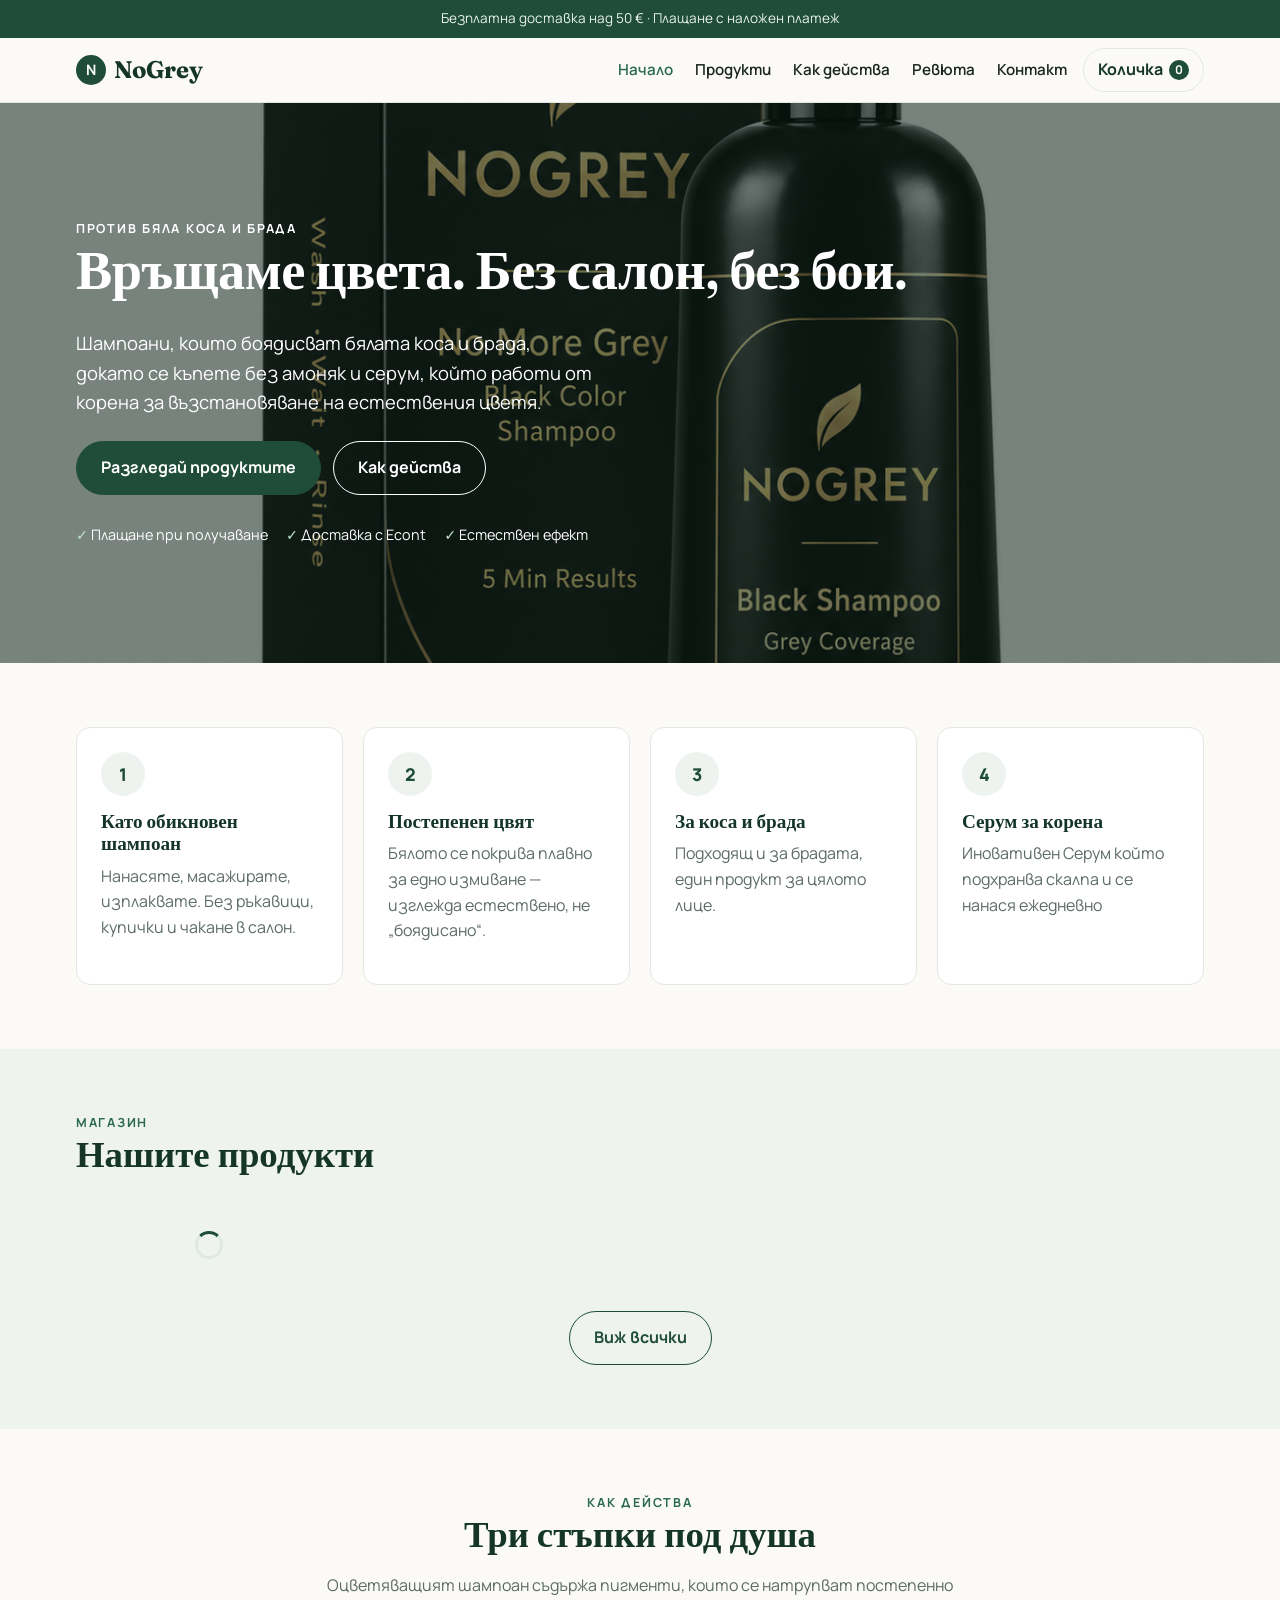
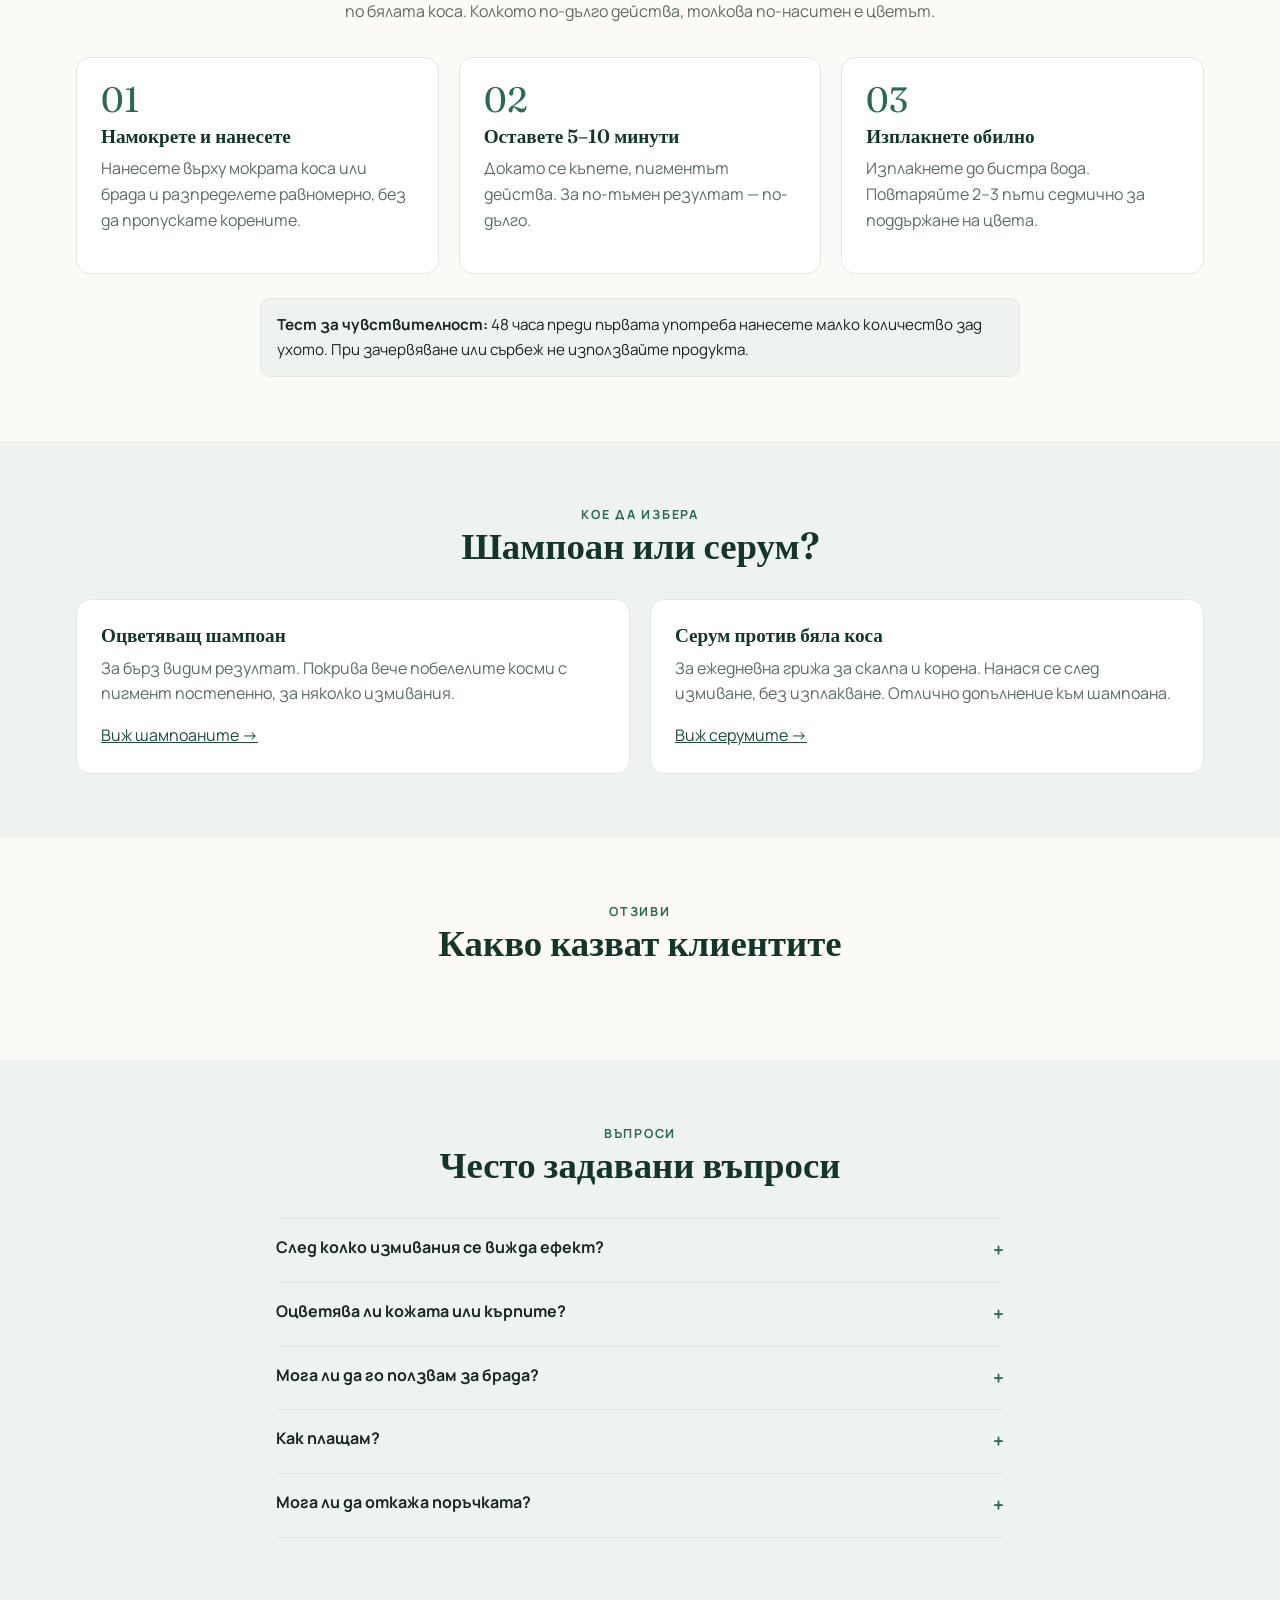
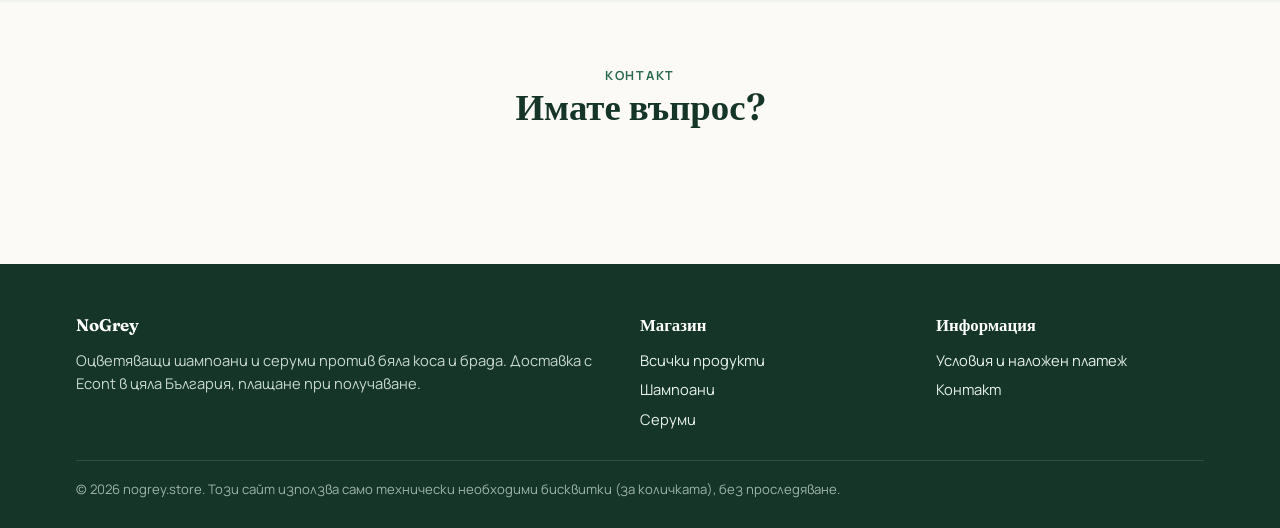
==== commit fc8bcdb2: "Update index.html" ====
--- a/index.html
+++ b/index.html
@@ -69,13 +69,13 @@
   </div>
 </section>
 
-<section class="section band">
+<section class="section band" id="choose">
   <div class="container">
     <div class="section-head center" style="text-align:center">
-      <div class="eyebrow">Кое да избера</div>
-      <h2>Шампоан или серум?</h2>
-    </div>
-    <div class="grid-3" style="grid-template-columns:1fr 1fr">
+      <div class="eyebrow" id="choose-eyebrow">Кое да избера</div>
+      <h2 id="choose-title">Шампоан или серум?</h2>
+    </div>
+    <div class="grid-3" id="choose-list" style="grid-template-columns:repeat(auto-fit,minmax(260px,1fr))">
       <div class="card">
         <h3>Оцветяващ шампоан</h3>
         <p class="muted">За бърз видим резултат. Покрива вече побелелите косми с пигмент постепенно, за няколко измивания.</p>
@@ -145,6 +145,14 @@
   const benefits = getBenefits(s);
   if (benefits.length) document.getElementById('benefits').innerHTML = benefitsHtml(benefits);
   else document.getElementById('benefits-section').style.display = 'none';
+
+  // „Кое да избера“ (редактира се от Админ → Настройки)
+  const ch = getChoose(s);
+  if (ch.items.length) {
+    document.getElementById('choose-eyebrow').textContent = ch.eyebrow;
+    document.getElementById('choose-title').textContent = ch.title;
+    document.getElementById('choose-list').innerHTML = chooseHtml(ch.items);
+  } else document.getElementById('choose').style.display = 'none';
 
   // Често задавани въпроси (редактират се от Админ → Настройки)
   const faq = getFaq(s);
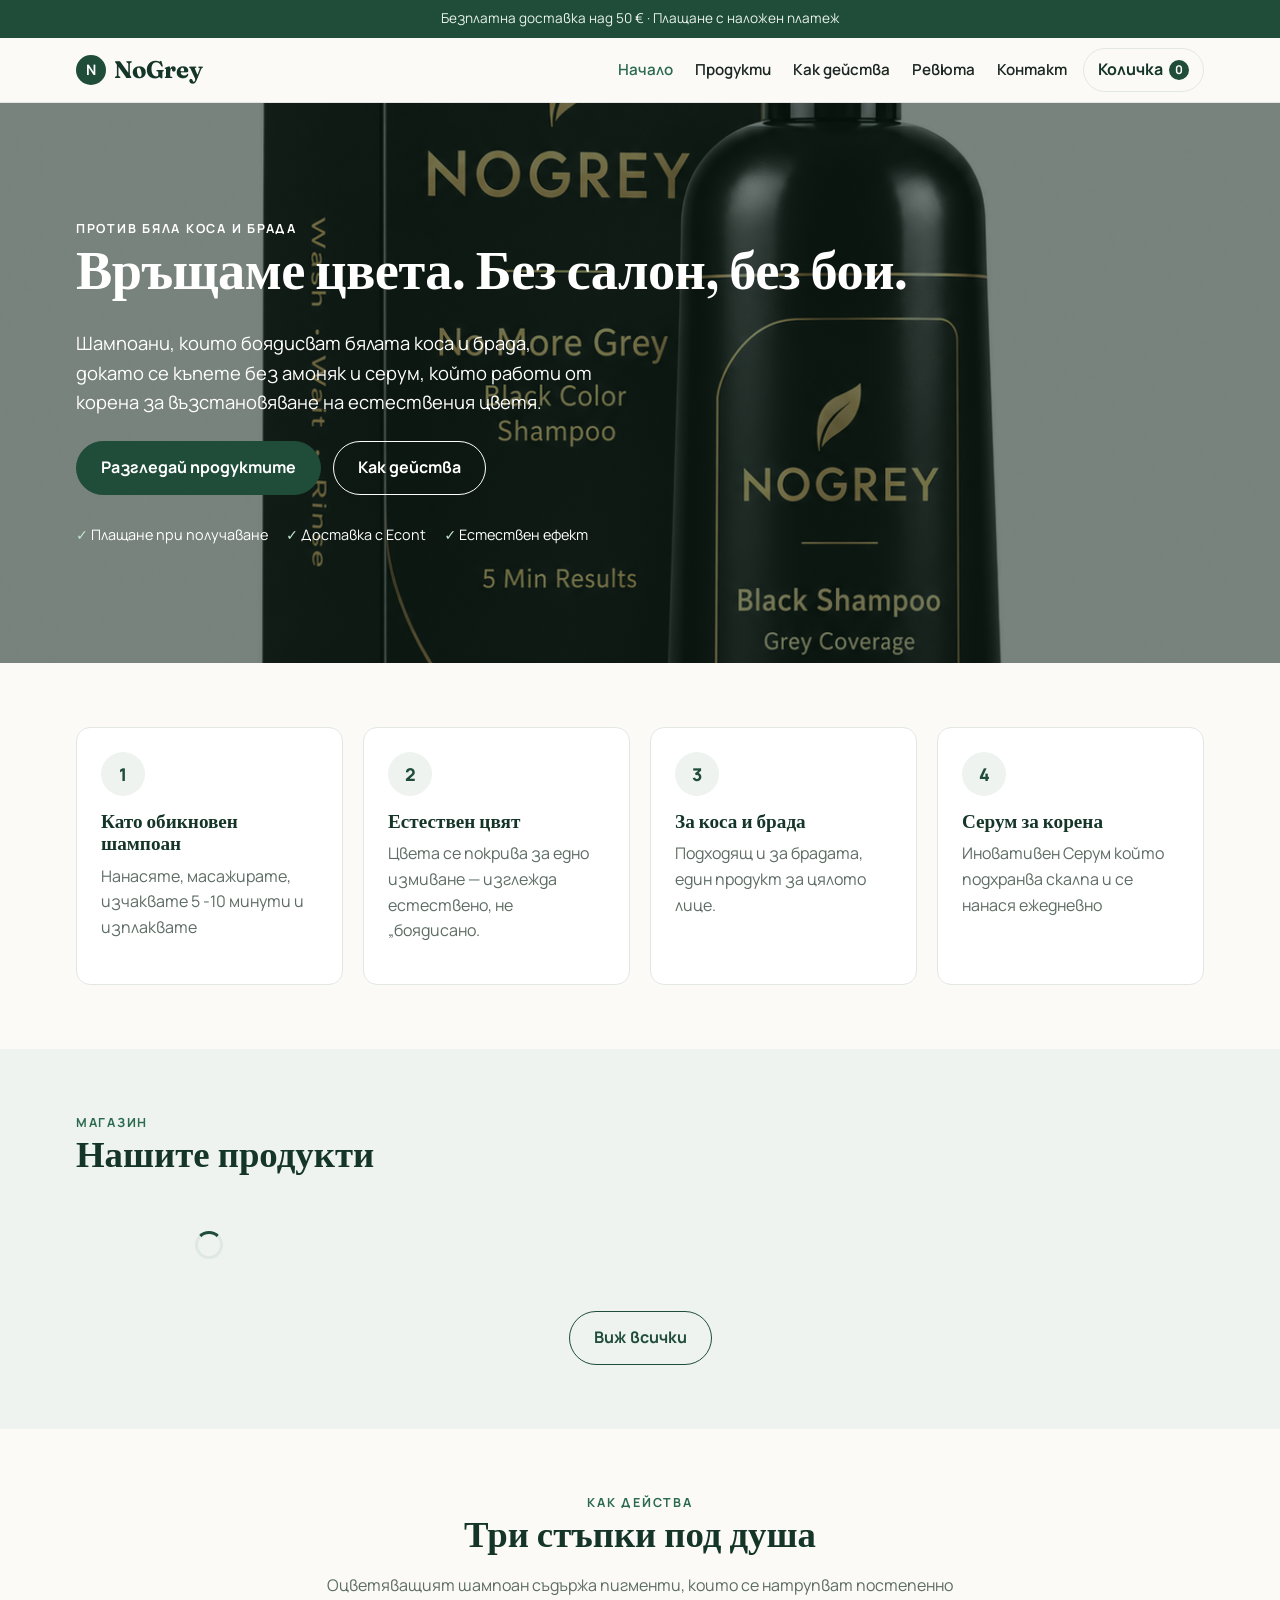
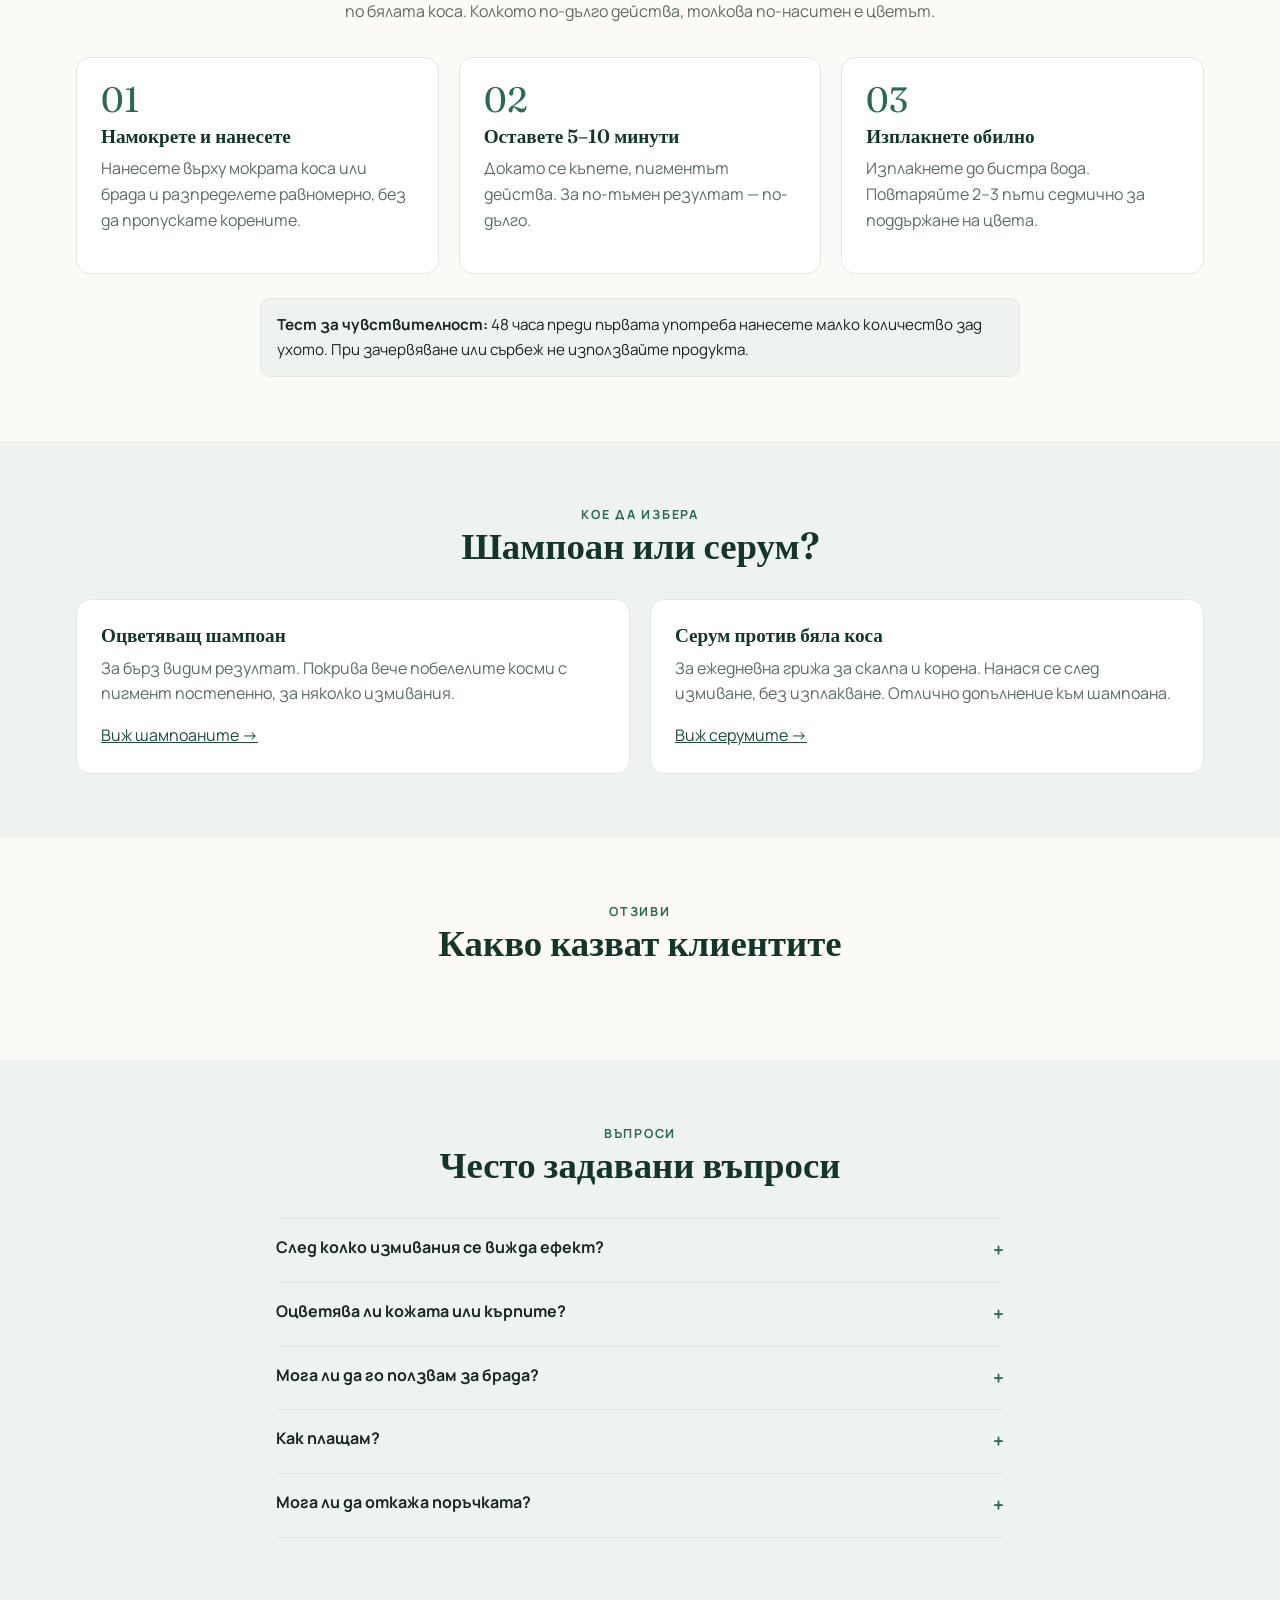
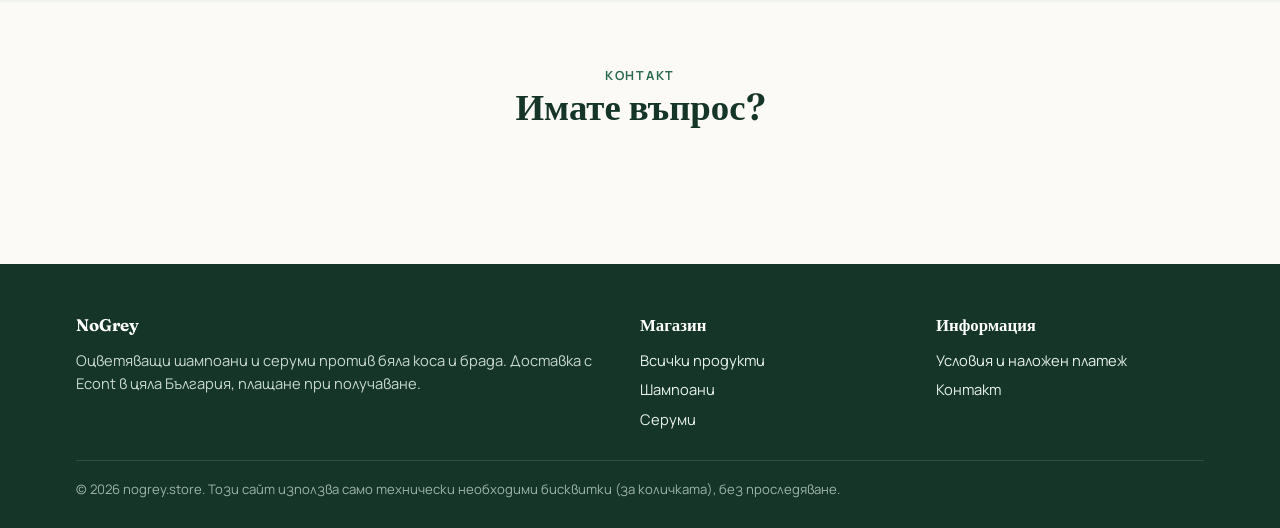
==== commit 4e04b4b6: "Update index.html" ====
--- a/index.html
+++ b/index.html
@@ -54,16 +54,16 @@
 <section class="section" id="how">
   <div class="container">
     <div class="section-head center" style="text-align:center">
-      <div class="eyebrow">Как действа</div>
-      <h2>Три стъпки под душа</h2>
-      <p class="muted">Оцветяващият шампоан съдържа пигменти, които се натрупват постепенно по бялата коса. Колкото по-дълго действа, толкова по-наситен е цветът.</p>
-    </div>
-    <div class="grid-3">
+      <div class="eyebrow" id="how-eyebrow">Как действа</div>
+      <h2 id="how-title">Три стъпки под душа</h2>
+      <p class="muted" id="how-intro">Оцветяващият шампоан съдържа пигменти, които се натрупват постепенно по бялата коса. Колкото по-дълго действа, толкова по-наситен е цветът.</p>
+    </div>
+    <div class="grid-3" id="how-steps" style="grid-template-columns:repeat(auto-fit,minmax(240px,1fr))">
       <div class="card"><div class="step-num">01</div><h3>Намокрете и нанесете</h3><p class="muted">Нанесете върху мократа коса или брада и разпределете равномерно, без да пропускате корените.</p></div>
       <div class="card"><div class="step-num">02</div><h3>Оставете 5–10 минути</h3><p class="muted">Докато се къпете, пигментът действа. За по-тъмен резултат — по-дълго.</p></div>
       <div class="card"><div class="step-num">03</div><h3>Изплакнете обилно</h3><p class="muted">Изплакнете до бистра вода. Повтаряйте 2–3 пъти седмично за поддържане на цвета.</p></div>
     </div>
-    <div class="notice" style="margin-top:24px;max-width:760px;margin-left:auto;margin-right:auto">
+    <div class="notice" id="how-notice" style="margin-top:24px;max-width:760px;margin-left:auto;margin-right:auto">
       <strong>Тест за чувствителност:</strong> 48 часа преди първата употреба нанесете малко количество зад ухото. При зачервяване или сърбеж не използвайте продукта.
     </div>
   </div>
@@ -145,6 +145,19 @@
   const benefits = getBenefits(s);
   if (benefits.length) document.getElementById('benefits').innerHTML = benefitsHtml(benefits);
   else document.getElementById('benefits-section').style.display = 'none';
+
+  // „Как действа“ (редактира се от Админ → Настройки)
+  const how = getHow(s);
+  if (how.steps.length) {
+    document.getElementById('how-eyebrow').textContent = how.eyebrow;
+    document.getElementById('how-title').textContent = how.title;
+    const intro = document.getElementById('how-intro');
+    intro.textContent = how.intro; intro.hidden = !how.intro;
+    document.getElementById('how-steps').innerHTML = stepsHtml(how.steps);
+    const nt = document.getElementById('how-notice');
+    if (how.noticeText || how.noticeTitle) nt.innerHTML = (how.noticeTitle ? `<strong>${esc(how.noticeTitle)}</strong> ` : '') + esc(how.noticeText);
+    else nt.hidden = true;
+  } else document.getElementById('how').style.display = 'none';
 
   // „Кое да избера“ (редактира се от Админ → Настройки)
   const ch = getChoose(s);
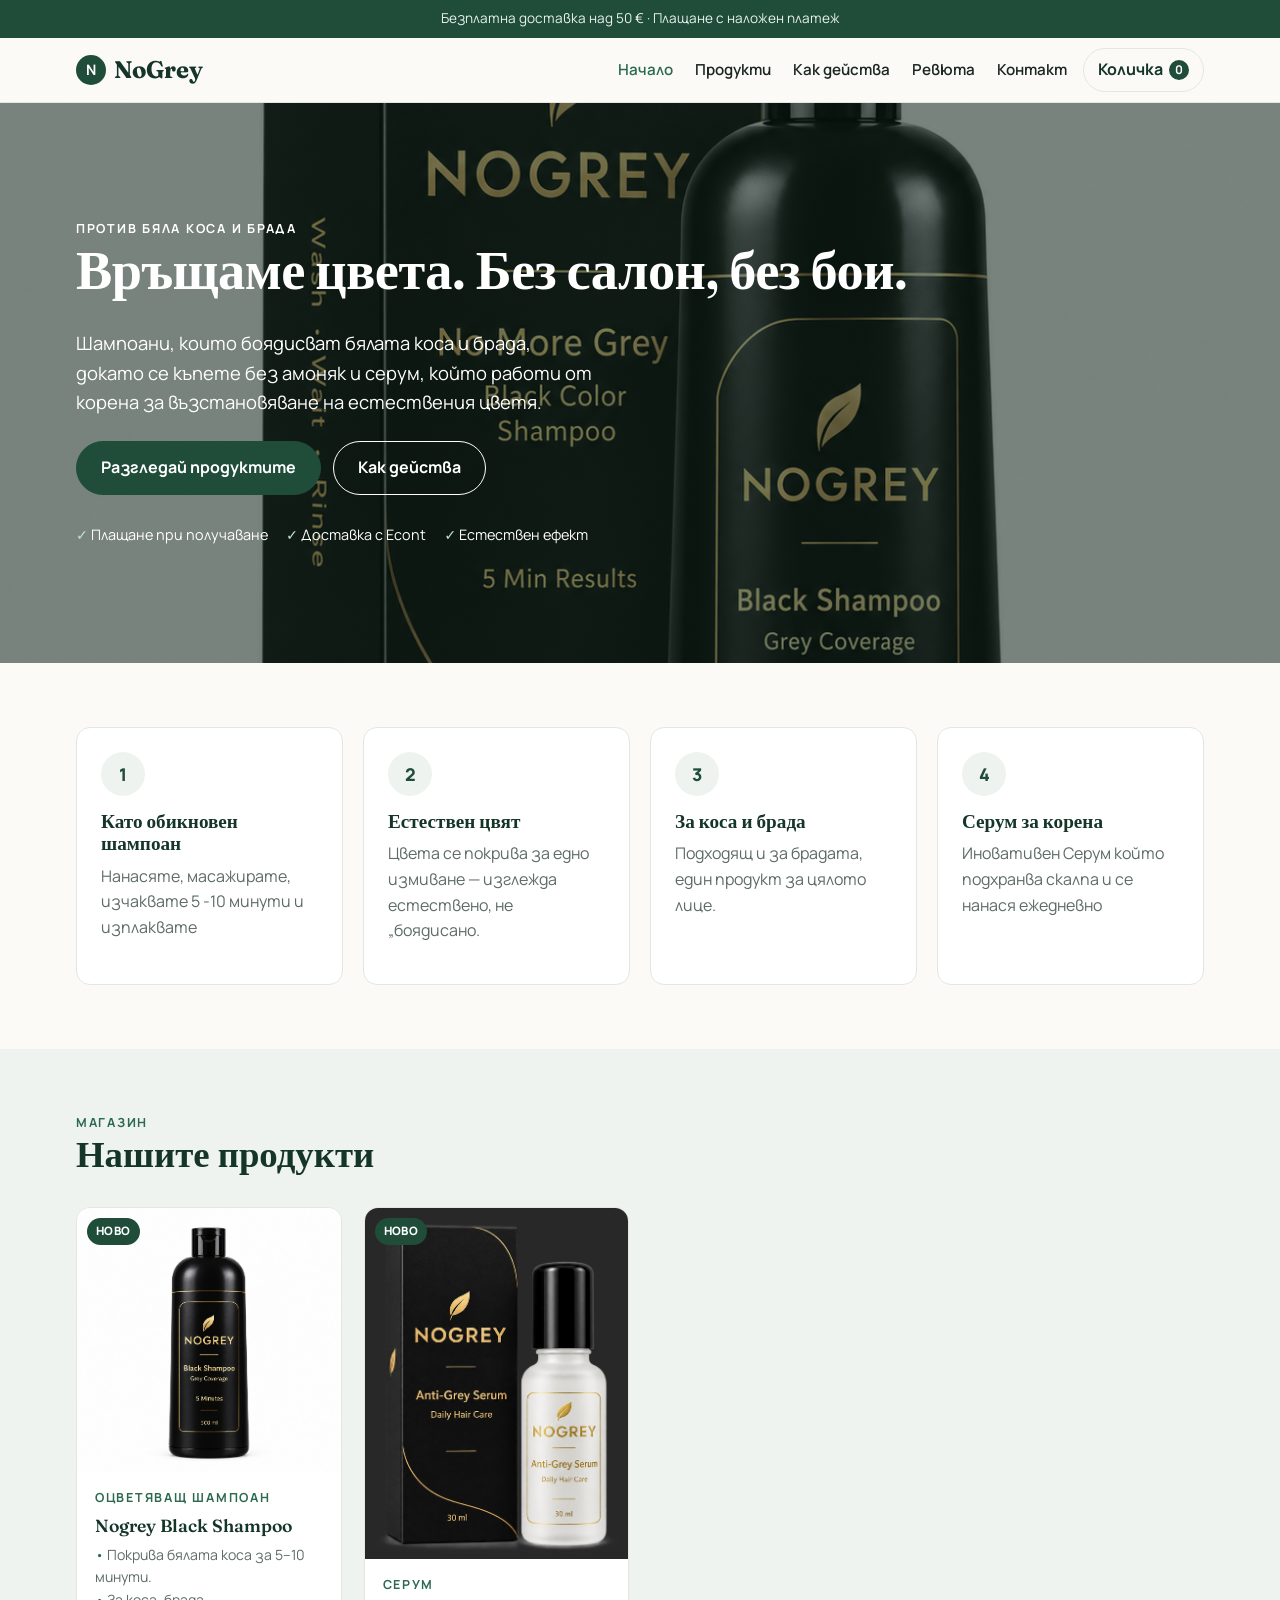
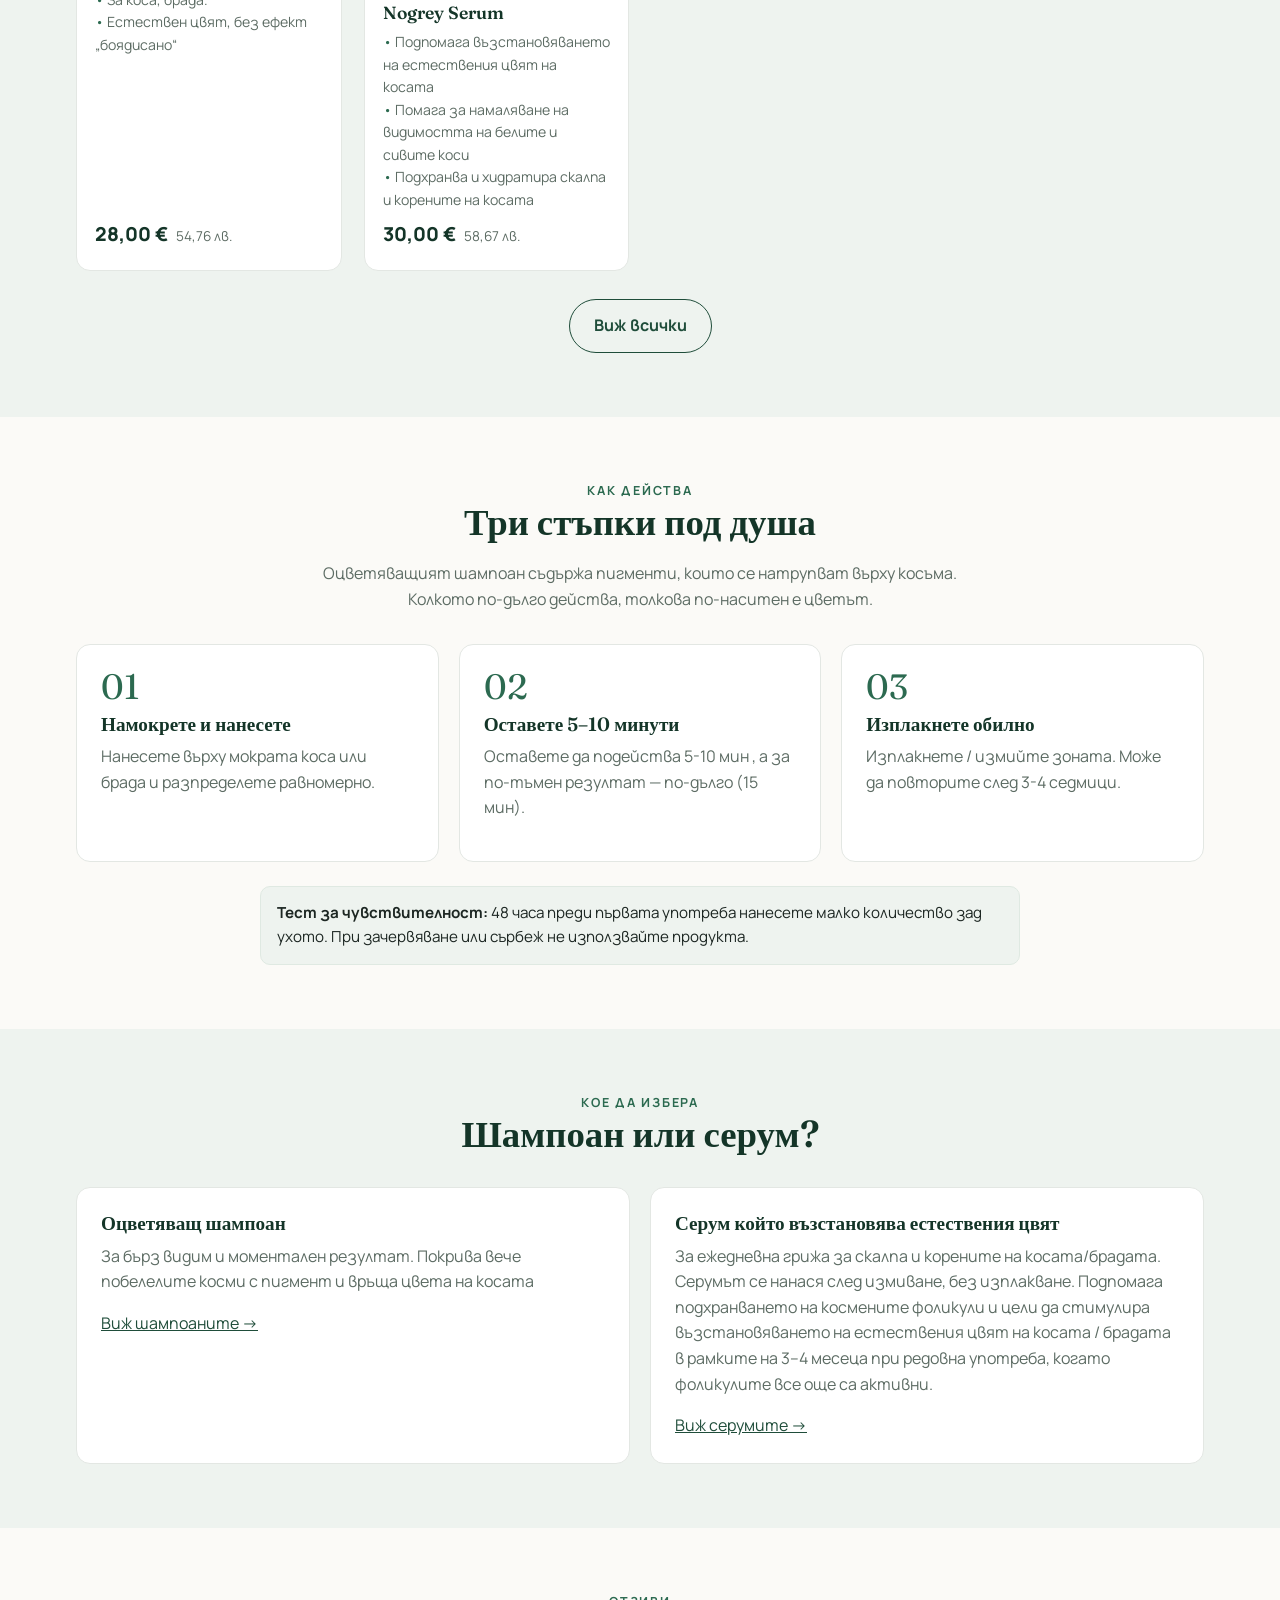
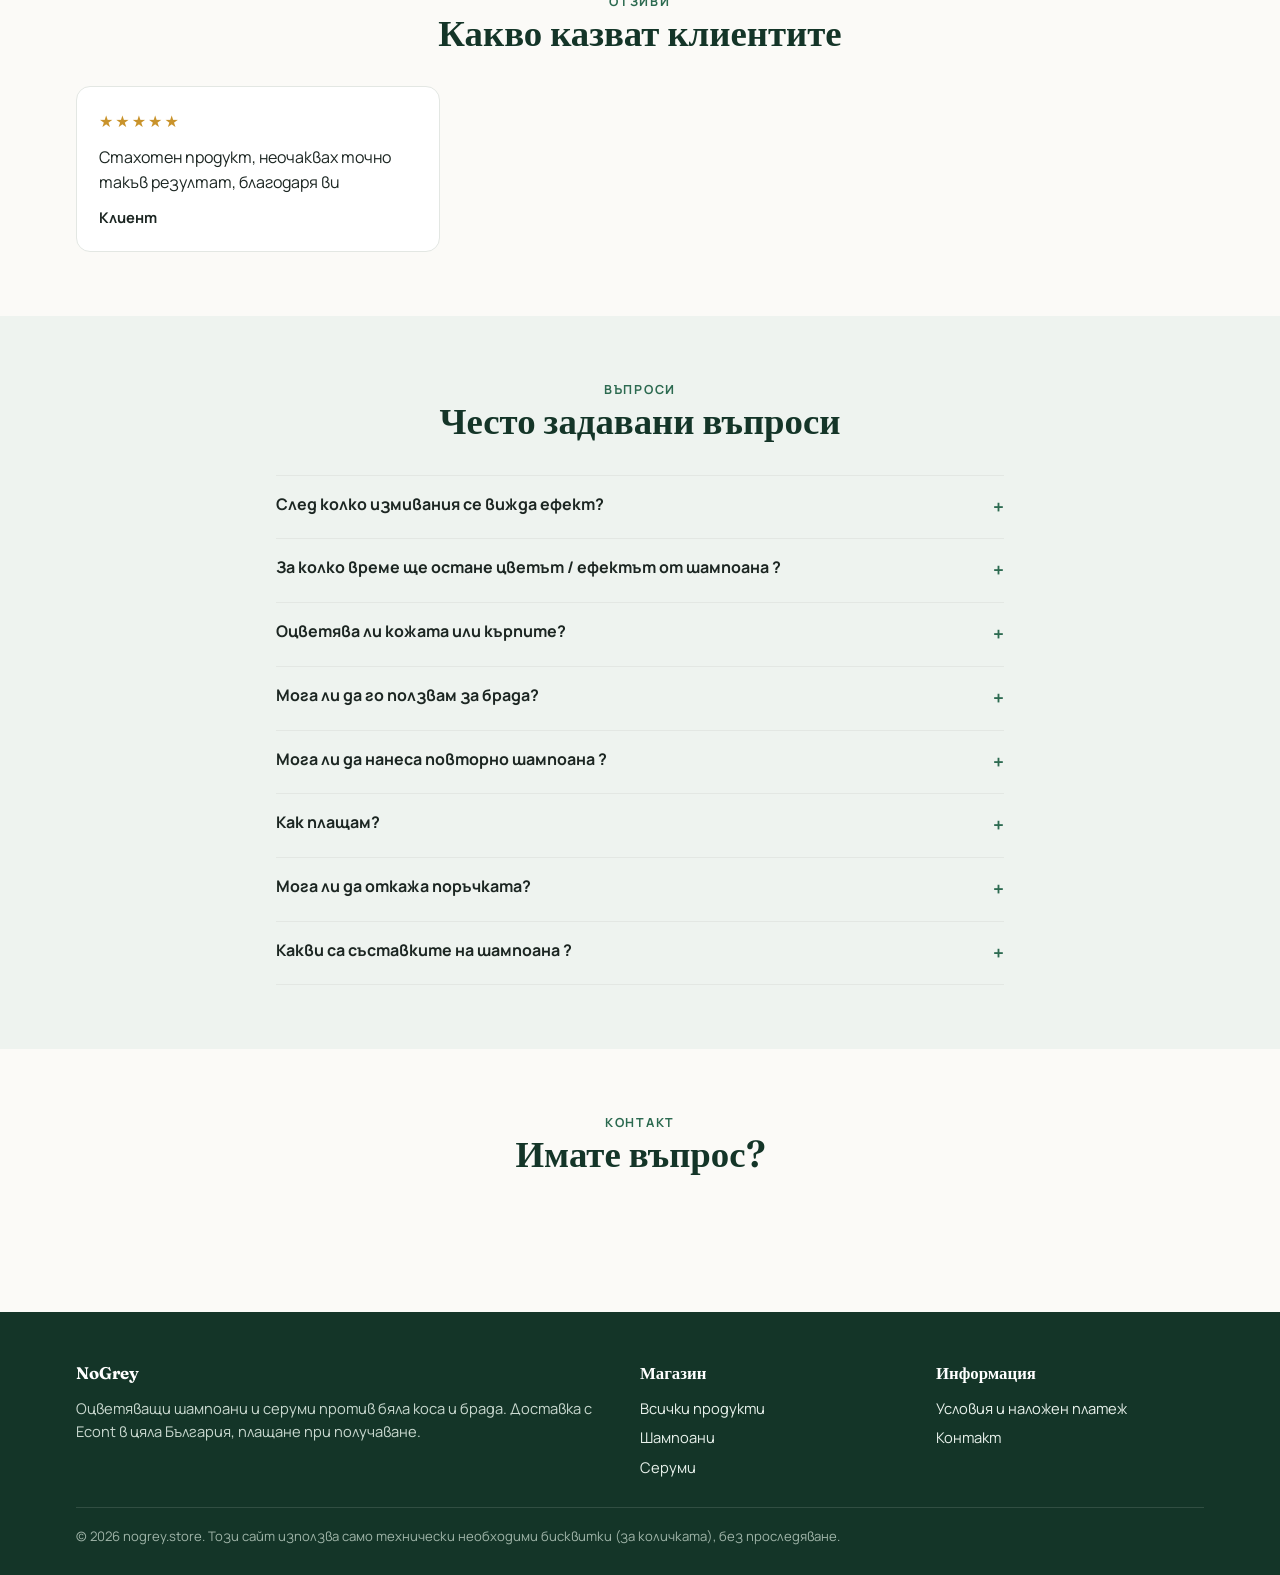
==== commit 9ac3bd57: "Update index.html" ====
--- a/index.html
+++ b/index.html
@@ -97,6 +97,7 @@
       <h2>Какво казват клиентите</h2>
     </div>
     <div class="reviews-grid" id="reviews-grid"></div>
+    <div style="text-align:center;margin-top:28px" id="reviews-more" hidden><a class="btn ghost" href="otzivi.html">Виж всички отзиви</a></div>
   </div>
 </section>
 
@@ -177,21 +178,18 @@
     ? featured.map(productCard).join('')
     : '<div class="empty-state" style="grid-column:1/-1">Продуктите идват скоро.</div>';
 
-  // Ревюта: ръчни (от products.json) + одобрени клиентски (от Google Sheet)
+  // Ревюта: първите 6 тук, всички — на otzivi.html
   const grid = document.getElementById('reviews-grid');
-  let reviews = [];
-  if (s.showManualReviews !== false) reviews = reviews.concat((s.manualReviews || []).map(r => ({ ...r, rating: r.rating || 5, photos: r.photos || [] })));
-  grid.innerHTML = reviews.map(reviewCard).join('');
-  if (s.showClientReviews !== false && scriptReady()) {
-    try {
-      const res = await apiGet({ action: 'getReviews' });
-      if (res && res.ok) {
-        reviews = reviews.concat(res.reviews.map(r => ({ text: r.text, author: r.name, rating: r.rating, verified: true, photos: (r.photos || []).map(id => driveImg(id)) })));
-        grid.innerHTML = reviews.map(reviewCard).join('');
-      }
-    } catch (e) {}
-  }
-  if (!reviews.length) document.getElementById('reviews').style.display = 'none';
+  const HOME_REVIEWS = 6;
+  const manualFirst = (s.showManualReviews !== false ? (s.manualReviews || []) : []).filter(r => r && r.text);
+  grid.innerHTML = manualFirst.slice(0, HOME_REVIEWS).map(r => reviewCard({ ...r, rating: Number(r.rating) || 5 })).join(''); // показваме веднага, без да чакаме Google
+  const reviews = await loadAllReviews(s);
+  if (reviews.length) {
+    grid.innerHTML = reviews.slice(0, HOME_REVIEWS).map(reviewCard).join('');
+    const more = document.getElementById('reviews-more');
+    more.hidden = false;
+    more.querySelector('a').textContent = `Виж всички отзиви (${reviews.length}) →`;
+  } else document.getElementById('reviews').style.display = 'none';
 
   // Контакт: форма или телефон
   const box = document.getElementById('contact-box');
--- a/assets/style.css
+++ b/assets/style.css
@@ -72,6 +72,7 @@
 input:focus, select:focus, textarea:focus { outline: 2px solid var(--sage-2); border-color: var(--green-2); }
 .field { margin-bottom: 16px; }
 .field small { color: var(--muted); font-size: .82rem; }
+.field > small { display: block; margin-top: 4px; }
 .row2 { display: grid; grid-template-columns: 1fr 1fr; gap: 14px; }
 @media (max-width: 560px) { .row2 { grid-template-columns: 1fr; } }
 .notice { padding: 14px 16px; border-radius: 10px; background: var(--sage); border: 1px solid var(--sage-2); font-size: .95rem; }
